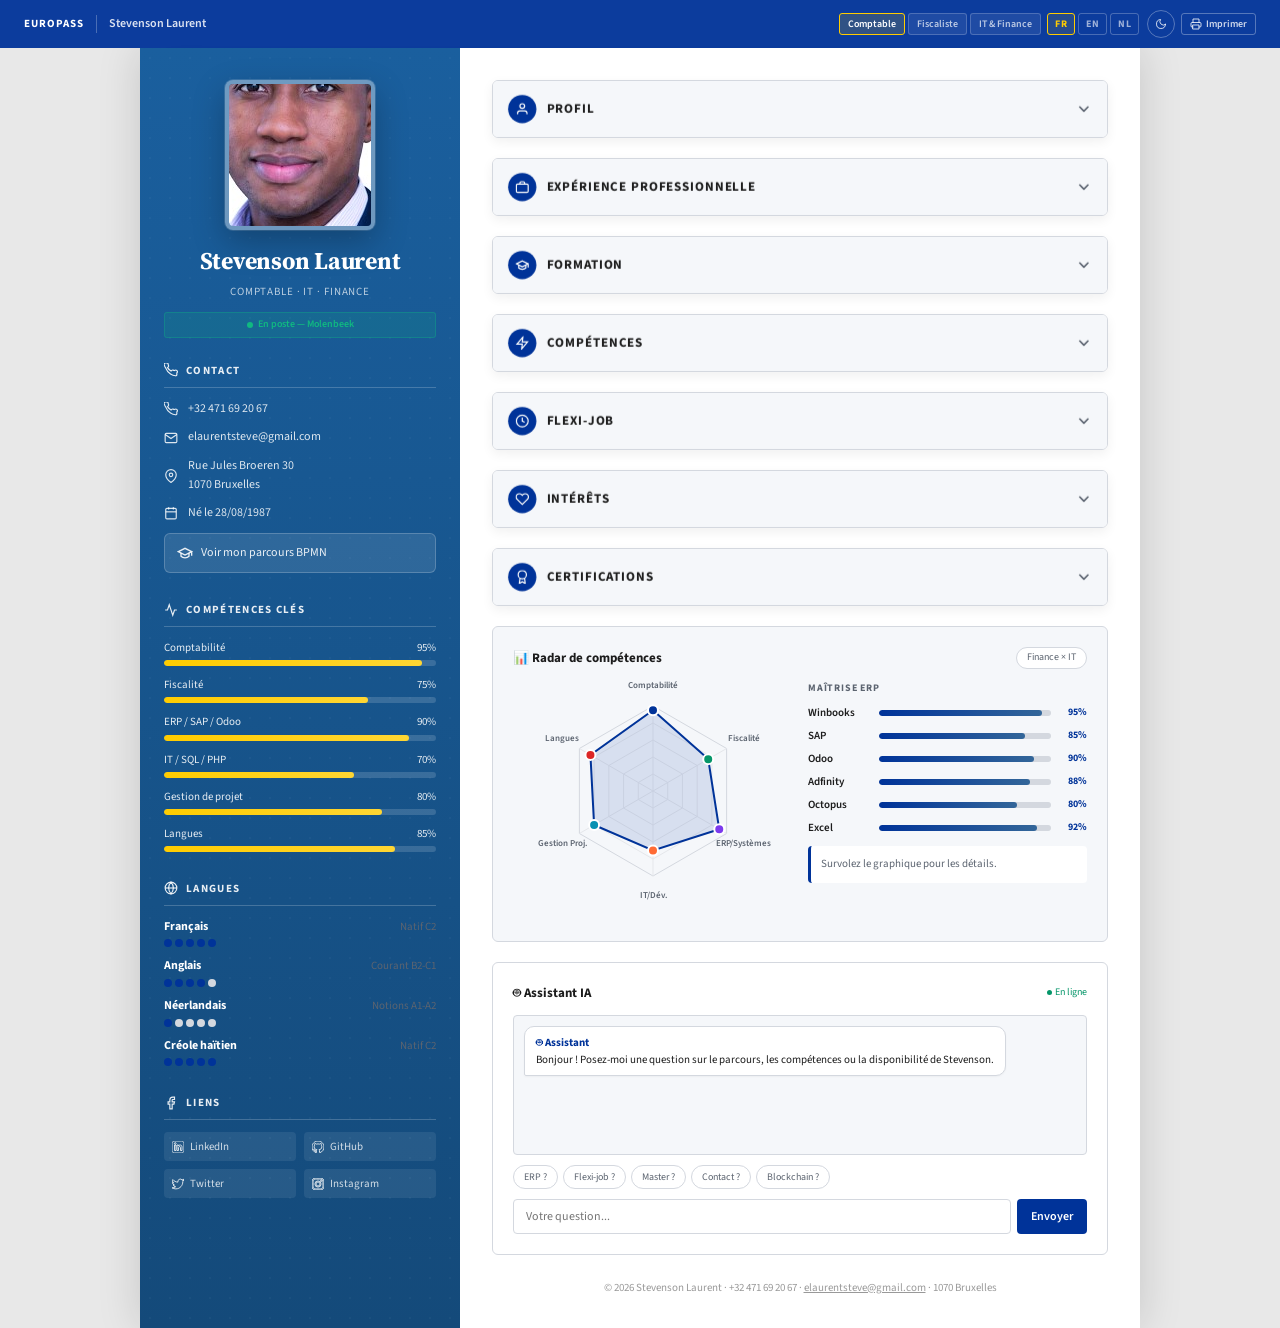
==== index.html @ 933fbf1e "Update index.html" ====
<!DOCTYPE html>
<html lang="fr">
<head>
<meta charset="UTF-8"/>
<meta name="viewport" content="width=device-width, initial-scale=1.0"/>
<meta name="description" content="Stevenson Laurent — CV. Comptable · IT · Finance · Analyst. 13 ans d'expérience. Bruxelles."/>
<meta name="author" content="Stevenson Laurent"/>
<meta name="theme-color" content="#003399"/>
<title>Stevenson Laurent — CV</title>
<link rel="preconnect" href="https://fonts.googleapis.com"/>
<link href="https://fonts.googleapis.com/css2?family=Source+Sans+3:wght@300;400;600;700;800&family=Source+Serif+4:ital,wght@0,400;0,700;1,400&display=swap" rel="stylesheet"/>
<style>
*,*::before,*::after{box-sizing:border-box;margin:0;padding:0}
:root{
  --eu-blue:#003399;--eu-yellow:#FFCC00;--eu-blue-mid:#336699;
  --eu-blue-light:#E8EEF8;--eu-blue-pale:#F0F4FA;--text:#1C1C1C;
  --muted:#5C6470;--border:#D4D8DF;--bg:#FFFFFF;--surface:#F5F7FA;
  --radius:6px;--accent:#003399;
  --sidebar-blue:#1a5f9e;--sidebar-dark:#144a7a;--sidebar-light:#2d7cc4;
  --shadow:0 4px 16px rgba(0,0,0,0.08);--shadow-hover:0 8px 32px rgba(0,0,0,0.12);
  --transition:0.25s cubic-bezier(0.4,0,0.2,1);
}
html{scroll-behavior:smooth}
body{font-family:'Source Sans 3',sans-serif;color:var(--text);background:#e8e8e8;font-size:13.5px;line-height:1.55;overflow-x:hidden}
body.dark-mode{--text:#F1F5F9;--muted:#94A3B8;--bg:#0F172A;--surface:#1E293B;--border:#334155;--eu-blue-light:#1E3A5F;--eu-blue-pale:#1E293B;--shadow:0 4px 16px rgba(0,0,0,0.3)}
body.dark-mode .sidebar{background:linear-gradient(180deg,#0c2d4d 0%,#0a1f35 100%)}
body.dark-mode .main-content{background:var(--bg)}
body.dark-mode .accordion-header{background:var(--surface)}
body.dark-mode .accordion-body{background:var(--bg)}
body.dark-mode .skill-bar-track{background:#334155}
body.dark-mode .contact-item{color:#cbd5e1}
body.dark-mode .interest-item{background:var(--surface);border-color:#334155}
.topbar{background:var(--eu-blue);color:white;display:flex;align-items:center;justify-content:space-between;padding:0 1.5rem;height:48px;position:fixed;top:0;left:0;right:0;z-index:200;gap:1rem;backdrop-filter:blur(12px);background:rgba(0,51,153,0.95);transition:all var(--transition)}
.topbar.scrolled{box-shadow:var(--shadow);height:44px}
.topbar-left{display:flex;align-items:center;gap:12px}
.eu-wordmark{font-size:11px;font-weight:700;color:white;letter-spacing:0.08em;text-transform:uppercase}
.topbar-name{font-size:12px;font-weight:600;color:rgba(255,255,255,0.85);border-left:1px solid rgba(255,255,255,0.25);padding-left:12px}
.topbar-right{display:flex;align-items:center;gap:6px}
.lang-switch{display:flex;gap:3px}
.lang-btn{font-size:10px;font-weight:700;color:rgba(255,255,255,0.6);background:transparent;border:1px solid rgba(255,255,255,0.25);border-radius:3px;padding:3px 7px;cursor:pointer;letter-spacing:0.05em;transition:all var(--transition);font-family:'Source Sans 3',sans-serif}
.lang-btn:hover,.lang-btn.active{color:var(--eu-yellow);border-color:var(--eu-yellow);background:rgba(255,204,0,0.1)}
.profile-switch{display:flex;gap:3px}
.profile-btn{font-size:10px;font-weight:600;color:rgba(255,255,255,0.7);background:rgba(255,255,255,0.08);border:1px solid rgba(255,255,255,0.2);border-radius:3px;padding:3px 8px;cursor:pointer;transition:all var(--transition);font-family:'Source Sans 3',sans-serif;white-space:nowrap}
.profile-btn:hover,.profile-btn.active{background:rgba(255,204,0,0.15);border-color:var(--eu-yellow);color:white}
.icon-btn{width:28px;height:28px;border-radius:50%;border:1px solid rgba(255,255,255,0.3);background:transparent;display:flex;align-items:center;justify-content:center;cursor:pointer;transition:all var(--transition);color:rgba(255,255,255,0.8);margin-left:2px}
.icon-btn:hover{background:rgba(255,204,0,0.15);border-color:var(--eu-yellow);color:var(--eu-yellow)}
.icon-btn svg{width:12px;height:12px;stroke:currentColor;fill:none;stroke-width:2;stroke-linecap:round;stroke-linejoin:round}
.print-btn-top{display:inline-flex;align-items:center;gap:4px;font-size:10px;font-weight:600;color:rgba(255,255,255,0.8);background:transparent;border:1px solid rgba(255,255,255,0.3);border-radius:3px;padding:3px 8px;cursor:pointer;font-family:'Source Sans 3',sans-serif;transition:all var(--transition)}
.print-btn-top:hover{border-color:var(--eu-yellow);color:var(--eu-yellow)}
.cv-wrapper{max-width:1000px;margin:48px auto 0;display:grid;grid-template-columns:320px 1fr;min-height:100vh;box-shadow:0 0 40px rgba(0,0,0,0.15)}
.sidebar{background:linear-gradient(180deg,var(--sidebar-blue) 0%,var(--sidebar-dark) 100%);color:white;padding:2rem 1.5rem;position:relative;overflow:hidden}
.sidebar::before{content:'';position:absolute;top:-50%;left:-50%;width:200%;height:200%;background:radial-gradient(circle,rgba(255,255,255,0.03) 1px,transparent 1px);background-size:20px 20px;pointer-events:none}
.main-content{background:var(--bg);padding:2rem}
.photo-wrap{text-align:center;margin-bottom:1.5rem;position:relative;z-index:1}
.photo-frame{width:150px;height:150px;border-radius:8px;box-shadow:0 12px 32px rgba(0,0,0,0.25),0 0 0 1px rgba(255,255,255,0.15);border:4px solid rgba(255,255,255,0.3);overflow:hidden;margin:0 auto;background:rgba(255,255,255,0.1);display:flex;align-items:center;justify-content:center}
.photo-circle img{width:100%;height:100%;object-fit:cover}
.photo-fallback{font-family:'Source Serif 4',serif;font-size:48px;color:rgba(255,255,255,0.9)}
.name-sidebar{font-family:'Source Serif 4',serif;font-size:24px;font-weight:700;text-align:center;margin-top:12px;color:white;letter-spacing:-0.01em}
.title-sidebar{font-size:11px;text-align:center;color:rgba(255,255,255,0.7);margin-top:4px;letter-spacing:0.08em;text-transform:uppercase}
.sidebar-section{margin-bottom:1.75rem;position:relative;z-index:1}
.sidebar-title{font-size:11px;font-weight:700;letter-spacing:0.12em;text-transform:uppercase;color:rgba(255,255,255,0.9);margin-bottom:12px;padding-bottom:8px;border-bottom:1px solid rgba(255,255,255,0.2);display:flex;align-items:center;gap:8px}
.sidebar-title svg{width:14px;height:14px;stroke:currentColor;fill:none;stroke-width:2}
.contact-item{display:flex;align-items:center;gap:10px;font-size:12px;color:rgba(255,255,255,0.85);margin-bottom:10px;transition:all 0.2s}
.contact-item:hover{color:white;transform:translateX(3px)}
.contact-item svg{width:14px;height:14px;stroke:currentColor;fill:none;stroke-width:2;flex-shrink:0}
.contact-item a{color:inherit;text-decoration:none}
.skill-bar{margin-bottom:10px}
.skill-bar-label{display:flex;justify-content:space-between;font-size:11px;color:rgba(255,255,255,0.9);margin-bottom:4px}
.skill-bar-track{height:6px;background:rgba(255,255,255,0.15);border-radius:100px;overflow:hidden}
.skill-bar-fill{height:100%;background:linear-gradient(90deg,var(--eu-yellow),#ffd633);border-radius:100px;width:0%;transition:width 1.2s ease}
.social-grid{display:grid;grid-template-columns:1fr 1fr;gap:8px}
.social-item{display:flex;align-items:center;gap:6px;font-size:11px;color:rgba(255,255,255,0.8);padding:6px 8px;background:rgba(255,255,255,0.08);border-radius:4px;transition:all 0.2s;cursor:default}
.social-item:hover{background:rgba(255,255,255,0.15);transform:translateY(-1px)}
.social-item svg{width:12px;height:12px;stroke:currentColor;fill:none;stroke-width:2}
.status-sidebar{display:inline-flex;align-items:center;gap:5px;font-size:10px;font-weight:600;color:#10B981;background:rgba(16,185,129,0.15);border:1px solid rgba(16,185,129,0.3);border-radius:3px;padding:4px 10px;margin-top:12px;width:100%;justify-content:center}
.status-dot-sidebar{width:6px;height:6px;border-radius:50%;background:#10B981;animation:pulse 2s infinite}
.parcours-link{display:flex;align-items:center;gap:8px;font-size:12px;color:rgba(255,255,255,0.9);text-decoration:none;padding:10px 12px;background:rgba(255,255,255,0.1);border:1px solid rgba(255,255,255,0.2);border-radius:6px;transition:all 0.2s;margin-top:8px}
.parcours-link:hover{background:rgba(255,255,255,0.2);transform:translateY(-1px);border-color:var(--eu-yellow)}
.parcours-link svg{width:16px;height:16px;stroke:currentColor;fill:none;stroke-width:2}
.main-content h2{font-family:'Source Serif 4',serif;font-size:18px;font-weight:700;color:var(--eu-blue);margin-bottom:1rem;padding-bottom:8px;border-bottom:2px solid var(--eu-blue-light);display:flex;align-items:center;gap:8px}
.main-content h2 svg{width:18px;height:18px;stroke:var(--eu-blue);fill:none;stroke-width:2}
.accordion{margin-bottom:1.25rem;border:1px solid var(--border);border-radius:var(--radius);overflow:hidden;transition:all 0.5s cubic-bezier(0.4,0,0.2,1);transform-style:preserve-3d;perspective:1200px;box-shadow:0 4px 12px rgba(0,0,0,0.06)}
.accordion:hover{transform:translateY(-6px) translateZ(20px) rotateX(1deg);box-shadow:0 25px 50px rgba(0,0,0,0.12),0 10px 20px rgba(0,0,0,0.08);border-color:var(--eu-blue-mid)}
.accordion-header{display:flex;align-items:center;justify-content:space-between;padding:14px 18px;background:var(--surface);cursor:pointer;user-select:none;transition:all var(--transition);gap:12px}
.accordion-header:hover{background:var(--eu-blue-light)}
.accordion-header-left{display:flex;align-items:center;gap:10px}
.accordion-icon{width:28px;height:28px;background:var(--eu-blue);border-radius:50%;display:flex;align-items:center;justify-content:center;flex-shrink:0}
.accordion-icon svg{width:14px;height:14px;stroke:white;fill:none;stroke-width:2}
.accordion-title{font-size:13px;font-weight:700;color:var(--text);text-transform:uppercase;letter-spacing:0.06em}
.accordion-chevron{width:16px;height:16px;stroke:var(--muted);fill:none;stroke-width:2.5;stroke-linecap:round;stroke-linejoin:round;transition:transform var(--transition);flex-shrink:0}
.accordion.open .accordion-chevron{transform:rotate(180deg)}
.accordion-body{display:none;padding:18px;background:var(--bg)}
.accordion.open .accordion-body{display:block;animation:fadeIn 0.3s ease}
.accordion.open{transform:translateY(-4px) translateZ(30px) rotateX(0deg);box-shadow:0 30px 60px rgba(0,0,0,0.15),0 12px 24px rgba(0,0,0,0.1);border-color:var(--eu-blue-light)}
.accordion-header{transform:translateZ(12px);backface-visibility:hidden}
@keyframes fadeIn{from{opacity:0;transform:translateY(-8px)}to{opacity:1;transform:translateY(0)}}
.bio-text{display:none}
.bio-text.active{display:block}
.profile-title-main{font-size:14px;font-weight:700;color:var(--text);margin-bottom:8px}
.hero-bio-main{font-size:13px;color:var(--muted);line-height:1.7;margin-bottom:12px}
.timeline{position:relative;padding-left:24px}
.timeline-line{position:absolute;left:6px;top:0;bottom:0;width:2px;background:var(--border);border-radius:1px}
.timeline-item{position:relative;padding-bottom:20px}
.timeline-item:last-child{padding-bottom:0}
.timeline-dot{position:absolute;left:-21px;top:2px;width:16px;height:16px;border-radius:50%;background:var(--bg);border:3px solid var(--eu-blue);display:flex;align-items:center;justify-content:center;z-index:2}
.job{margin-bottom:1rem;padding-bottom:1rem;border-bottom:1px solid var(--border)}
.job:last-child{margin-bottom:0;padding-bottom:0;border-bottom:none}
.job-row{display:flex;justify-content:space-between;align-items:flex-start;flex-wrap:wrap;gap:4px}
.job-company{font-size:13px;font-weight:700;color:var(--text)}
.job-company a{color:var(--eu-blue);text-decoration:none;border-bottom:1px dotted var(--eu-blue-mid)}
.job-date{font-size:11px;color:var(--eu-blue);background:var(--eu-blue-light);padding:2px 8px;border-radius:3px;font-weight:600;white-space:nowrap}
.job-role{font-size:12px;color:var(--muted);margin:2px 0 6px;font-style:italic}
.bullets{list-style:none;padding:0}
.bullets li{font-size:12px;color:var(--muted);line-height:1.55;padding:2px 0 2px 14px;position:relative}
.bullets li::before{content:'▸';position:absolute;left:0;color:var(--eu-blue);font-size:10px;top:3px}
.edu-item{margin-bottom:1rem;padding-bottom:1rem;border-bottom:1px solid var(--border)}
.edu-item:last-child{margin-bottom:0;padding-bottom:0;border-bottom:none}
.edu-school{font-size:13px;font-weight:700;color:var(--text)}
.edu-school a{color:var(--eu-blue);text-decoration:none;border-bottom:1px dotted var(--eu-blue-mid)}
.edu-degree{font-size:12px;color:var(--muted);margin:2px 0}
.edu-date{font-size:11px;color:var(--eu-blue);font-weight:600}
.edu-note{font-size:11px;color:var(--muted);margin-top:4px}
.edu-badge{display:inline-flex;align-items:center;gap:4px;font-size:10px;font-weight:600;color:#1565C0;background:#E3F2FD;border:1px solid #90CAF9;border-radius:3px;padding:2px 8px;text-decoration:none;margin:2px 2px 2px 0}
.edu-qr{display:flex;align-items:center;gap:10px;margin-top:8px}
.edu-qr img{width:56px;height:56px;border:1px solid var(--border);border-radius:var(--radius)}
.edu-qr-text{font-size:10px;color:var(--muted);line-height:1.4}
.blockchain-proof{margin-top:8px;border:1px solid #D1C4E9;border-radius:var(--radius);background:#F3EEF9;overflow:hidden}
.blockchain-proof-header{display:flex;align-items:center;justify-content:space-between;padding:8px 12px;background:#EDE7F6;cursor:pointer;user-select:none;gap:8px}
.blockchain-proof-header:hover{background:#E1D5F0}
.blockchain-proof-left{display:flex;align-items:center;gap:6px;flex-wrap:wrap}
.blockchain-chain-icon{width:18px;height:18px;background:#6C3FC1;border-radius:3px;display:inline-flex;align-items:center;justify-content:center;flex-shrink:0}
.blockchain-chain-icon svg{width:10px;height:10px;stroke:white;fill:none;stroke-width:2.5}
.blockchain-proof-title{font-size:10px;font-weight:700;color:#4527A0;letter-spacing:0.04em}
.blockchain-verified-badge{display:inline-flex;align-items:center;gap:3px;font-size:9px;font-weight:700;color:#2E7D32;background:#E8F5E9;border:1px solid #A5D6A7;border-radius:3px;padding:2px 6px}
.blockchain-verified-dot{width:5px;height:5px;border-radius:50%;background:#2E7D32}
.blockchain-chevron{width:12px;height:12px;stroke:#6C3FC1;fill:none;stroke-width:2.5;stroke-linecap:round;stroke-linejoin:round;transition:transform var(--transition);flex-shrink:0}
.blockchain-proof.open .blockchain-chevron{transform:rotate(180deg)}
.blockchain-proof-body{display:none;padding:10px 12px;border-top:1px solid #D1C4E9}
.blockchain-proof.open .blockchain-proof-body{display:block}
.blockchain-row{display:flex;gap:6px;margin-bottom:4px;align-items:flex-start;font-size:10px}
.blockchain-row:last-child{margin-bottom:0}
.blockchain-key{font-weight:700;color:#4527A0;white-space:nowrap;min-width:90px;flex-shrink:0;font-size:9px;letter-spacing:0.05em;text-transform:uppercase}
.blockchain-val{color:#37474F;word-break:break-all;font-family:monospace;font-size:9.5px;line-height:1.5}
.blockchain-val a{color:#6C3FC1;text-decoration:none;border-bottom:1px dotted #6C3FC1}
.blockchain-divider{border:none;border-top:1px solid #D1C4E9;margin:6px 0}
.blockchain-merkle-note{font-size:9px;color:#6C3FC1;background:#EDE7F6;border-radius:3px;padding:4px 8px;margin-top:4px;display:flex;align-items:center;gap:4px}
.btc-badge{display:inline-flex;align-items:center;gap:3px;font-size:9px;font-weight:700;color:#E65100;background:#FFF3E0;border:1px solid #FFCC80;border-radius:3px;padding:2px 6px;margin-left:4px}
.radar-wrap{background:var(--surface);border:1px solid var(--border);border-radius:var(--radius);padding:1.25rem;margin-bottom:1.25rem}
.radar-header{display:flex;align-items:center;gap:8px;margin-bottom:12px}
.radar-title{font-size:13px;font-weight:700;color:var(--text)}
.radar-badge{margin-left:auto;font-size:10px;color:var(--muted);background:var(--bg);padding:2px 10px;border-radius:100px;border:1px solid var(--border)}
.radar-grid{display:grid;grid-template-columns:1fr 1fr;gap:16px;align-items:start}
.radar-svg-wrap{text-align:center}
.radar-svg-wrap svg{max-width:260px;width:100%}
.erp-bars-wrap{display:flex;flex-direction:column;gap:6px}
.erp-bar{display:flex;align-items:center;gap:6px}
.erp-name{font-size:11px;font-weight:600;color:var(--text);min-width:65px}
.erp-track{flex:1;height:6px;background:var(--border);border-radius:100px;overflow:hidden}
.erp-fill{height:100%;background:linear-gradient(90deg,var(--eu-blue),var(--eu-blue-mid));border-radius:100px;width:0%;transition:width 1s ease}
.erp-pct{font-size:10px;font-weight:700;color:var(--eu-blue);min-width:30px;text-align:right}
.radar-insight{margin-top:10px;padding:10px;background:var(--bg);border-radius:4px;border-left:3px solid var(--eu-blue);font-size:11px;color:var(--muted);line-height:1.5}
.lang-item{margin-bottom:10px}
.lang-item:last-child{margin-bottom:0}
.lang-row{display:flex;justify-content:space-between;font-size:12px;margin-bottom:3px}
.lang-name{font-weight:700}
.lang-level{color:var(--muted);font-size:11px}
.lang-dots{display:flex;gap:3px}
.lang-dot{width:8px;height:8px;border-radius:50%;background:var(--border)}
.lang-dot.filled{background:var(--eu-blue)}
.skill-group{margin-bottom:12px}
.skill-group-title{font-size:10px;font-weight:700;letter-spacing:0.06em;text-transform:uppercase;color:var(--eu-blue);margin-bottom:5px}
.skill-tags{display:flex;flex-wrap:wrap;gap:4px}
.skill-tag{font-size:11px;background:var(--eu-blue-pale);color:var(--eu-blue);border:1px solid var(--eu-blue-light);border-radius:3px;padding:2px 8px;transition:all 0.2s;cursor:default}
.skill-tag:hover{background:var(--eu-blue);color:white}
.skill-tag a{color:inherit;text-decoration:none;display:inline-flex;align-items:center;gap:2px}
.interests-grid{display:grid;grid-template-columns:repeat(4,1fr);gap:10px;margin-top:8px}
.interest-item{text-align:center;padding:12px 6px;background:var(--surface);border:1px solid var(--border);border-radius:var(--radius);transition:all 0.2s;cursor:default}
.interest-item:hover{transform:translateY(-2px);box-shadow:var(--shadow);border-color:var(--eu-blue-light)}
.interest-icon{font-size:22px;margin-bottom:4px;display:block}
.interest-label{font-size:10px;font-weight:600;color:var(--muted)}
.flexi-card{background:linear-gradient(135deg,#f0fdf4 0%,#ecfdf5 100%);border:1px solid #bbf7d0;border-radius:var(--radius);padding:1.25rem;margin-bottom:1.25rem}
.flexi-header{display:flex;align-items:center;gap:8px;margin-bottom:10px;flex-wrap:wrap}
.flexi-badge{display:inline-flex;align-items:center;gap:5px;font-size:10px;font-weight:700;color:#15803d;background:#dcfce7;border:1px solid #86efac;border-radius:3px;padding:3px 10px}
.flexi-dot{width:6px;height:6px;border-radius:50%;background:#15803d;animation:pulse 2s infinite}
.flexi-info{font-size:12px;color:var(--muted);margin-bottom:10px;line-height:1.6}
.flexi-roles{display:grid;grid-template-columns:repeat(3,1fr);gap:6px;margin-bottom:8px}
.flexi-role{text-align:center;padding:8px;background:#f7fcf9;border:1px solid #bbf7d0;border-radius:3px;font-size:11px}
.flexi-role-icon{font-size:18px;display:block;margin-bottom:2px}
.flexi-role-name{font-weight:700;color:var(--text);font-size:11px}
.flexi-role-desc{font-size:10px;color:var(--muted)}
.chatbot-wrap{background:var(--bg);border:1px solid var(--border);border-radius:var(--radius);padding:1.25rem;margin-top:1.25rem}
.chatbot-header{display:flex;align-items:center;gap:8px;margin-bottom:12px}
.chatbot-title{font-size:13px;font-weight:700;color:var(--text)}
.chatbot-status{margin-left:auto;font-size:10px;color:#059669;display:flex;align-items:center;gap:3px}
.chatbot-status-dot{width:5px;height:5px;border-radius:50%;background:#059669;animation:pulse 2s infinite}
.chat-messages{height:140px;overflow-y:auto;padding:10px;background:var(--surface);border-radius:4px;margin-bottom:10px;display:flex;flex-direction:column;gap:6px;border:1px solid var(--border)}
.chat-msg-bot{align-self:flex-start;background:#fff;padding:7px 11px;border-radius:10px 10px 10px 2px;font-size:11px;color:var(--text);max-width:90%;box-shadow:0 1px 2px rgba(0,0,0,0.04);border:1px solid var(--border)}
.chat-msg-user{align-self:flex-end;background:var(--eu-blue);padding:7px 11px;border-radius:10px 10px 2px 10px;font-size:11px;color:#fff;max-width:90%}
.chat-quick{display:flex;gap:5px;flex-wrap:wrap;margin-bottom:10px}
.chat-quick-btn{font-size:10px;padding:4px 10px;border:1px solid var(--border);border-radius:100px;background:#fff;color:var(--muted);cursor:pointer;transition:all 0.2s;font-family:inherit}
.chat-quick-btn:hover{border-color:var(--eu-blue);color:var(--eu-blue)}
.chat-input-row{display:flex;gap:6px}
.chat-input{flex:1;padding:8px 12px;border:1px solid var(--border);border-radius:4px;font-size:12px;font-family:inherit;outline:none}
.chat-input:focus{border-color:var(--eu-blue)}
.chat-send{padding:8px 14px;background:var(--eu-blue);color:#fff;border:none;border-radius:4px;font-size:12px;font-weight:600;cursor:pointer;transition:all 0.2s;font-family:inherit}
.chat-send:hover{background:var(--eu-blue-mid)}
.cv-footer{text-align:center;padding:1.5rem 0 0;font-size:11px;color:#999}
@keyframes pulse{0%,100%{opacity:1}50%{opacity:0.3}}
@keyframes fadeInUp{from{opacity:0;transform:translateY(20px)}to{opacity:1;transform:translateY(0)}}
.animate-on-scroll{opacity:0;transform:translateY(20px);transition:opacity 0.5s ease,transform 0.5s ease}
.animate-on-scroll.visible{opacity:1;transform:translateY(0)}
@media(max-width:800px){
  .cv-wrapper{grid-template-columns:1fr;margin-top:48px}
  .sidebar{padding:1.5rem 1rem}
  .main-content{padding:1.25rem}
  .radar-grid{grid-template-columns:1fr}
  .interests-grid{grid-template-columns:repeat(2,1fr)}
  .flexi-roles{grid-template-columns:1fr}
  .topbar{flex-wrap:wrap;height:auto;padding:6px 1rem;gap:6px}
  .topbar-name{display:none}
}
@media print{
  .topbar{display:none!important}
  body{background:white}
  .cv-wrapper{box-shadow:none;margin:0;grid-template-columns:280px 1fr}
  .accordion-body{display:block!important}
  .accordion-chevron{display:none}
  .chatbot-wrap{display:none}
}
</style>
<base target="_blank">
</head>
<body>
<svg style="display:none" xmlns="http://www.w3.org/2000/svg">
  <symbol id="icon-ext" viewBox="0 0 24 24"><path d="M18 13v6a2 2 0 01-2 2H5a2 2 0 01-2-2V8a2 2 0 012-2h6"/><polyline points="15 3 21 3 21 9"/><line x1="10" y1="14" x2="21" y2="3"/></symbol>
  <symbol id="icon-briefcase" viewBox="0 0 24 24"><rect x="2" y="7" width="20" height="14" rx="2"/><path d="M16 7V5a2 2 0 00-2-2h-4a2 2 0 00-2 2v2"/></symbol>
  <symbol id="icon-graduation" viewBox="0 0 24 24"><path d="M22 10v6M2 10l10-5 10 5-10 5z"/><path d="M6 12v5c3 3 9 3 12 0v-5"/></symbol>
  <symbol id="icon-globe" viewBox="0 0 24 24"><circle cx="12" cy="12" r="10"/><line x1="2" y1="12" x2="22" y2="12"/><path d="M12 2a15.3 15.3 0 014 10 15.3 15.3 0 01-4 10 15.3 15.3 0 01-4-10 15.3 15.3 0 014-10z"/></symbol>
  <symbol id="icon-trending" viewBox="0 0 24 24"><polyline points="22 12 18 12 15 21 9 3 6 12 2 12"/></symbol>
  <symbol id="icon-award" viewBox="0 0 24 24"><circle cx="12" cy="8" r="7"/><polyline points="8.21 13.89 7 23 12 20 17 23 15.79 13.88"/></symbol>
  <symbol id="icon-clock" viewBox="0 0 24 24"><circle cx="12" cy="12" r="10"/><polyline points="12 6 12 12 16 14"/></symbol>
  <symbol id="icon-mail" viewBox="0 0 24 24"><path d="M4 4h16c1.1 0 2 .9 2 2v12c0 1.1-.9 2-2 2H4c-1.1 0-2-.9-2-2V6c0-1.1.9-2 2-2z"/><polyline points="22,6 12,13 2,6"/></symbol>
  <symbol id="icon-phone" viewBox="0 0 24 24"><path d="M22 16.92v3a2 2 0 01-2.18 2 19.79 19.79 0 01-8.63-3.07A19.5 19.5 0 013.07 8.81 19.79 19.79 0 01.08 2.18 2 2 0 012.08 0h3a2 2 0 012 1.72 12.84 12.84 0 00.7 2.81 2 2 0 01-.45 2.11L6.09 7.91a16 16 0 006 6l1.27-1.27a2 2 0 012.11-.45 12.84 12.84 0 002.81.7A2 2 0 0122 16.92z"/></symbol>
  <symbol id="icon-map" viewBox="0 0 24 24"><path d="M21 10c0 7-9 13-9 13s-9-6-9-13a9 9 0 0118 0z"/><circle cx="12" cy="10" r="3"/></symbol>
  <symbol id="icon-calendar" viewBox="0 0 24 24"><rect x="3" y="4" width="18" height="18" rx="2"/><line x1="16" y1="2" x2="16" y2="6"/><line x1="8" y1="2" x2="8" y2="6"/><line x1="3" y1="10" x2="21" y2="10"/></symbol>
  <symbol id="icon-moon" viewBox="0 0 24 24"><path d="M21 12.79A9 9 0 1111.21 3 7 7 0 0021 12.79z"/></symbol>
  <symbol id="icon-sun" viewBox="0 0 24 24"><circle cx="12" cy="12" r="5"/><line x1="12" y1="1" x2="12" y2="3"/><line x1="12" y1="21" x2="12" y2="23"/><line x1="4.22" y1="4.22" x2="5.64" y2="5.64"/><line x1="18.36" y1="18.36" x2="19.78" y2="19.78"/><line x1="1" y1="12" x2="3" y2="12"/><line x1="21" y1="12" x2="23" y2="12"/><line x1="4.22" y1="19.78" x2="5.64" y2="18.36"/><line x1="18.36" y1="5.64" x2="19.78" y2="4.22"/></symbol>
  <symbol id="icon-link" viewBox="0 0 24 24"><path d="M10 13a5 5 0 007.54.54l3-3a5 5 0 00-7.07-7.07l-1.72 1.71"/><path d="M14 11a5 5 0 00-7.54-.54l-3 3a5 5 0 007.07 7.07l1.71-1.71"/></symbol>
  <symbol id="icon-check" viewBox="0 0 24 24"><polyline points="20 6 9 17 4 12"/></symbol>
  <symbol id="icon-print" viewBox="0 0 24 24"><polyline points="6 9 6 2 18 2 18 9"/><path d="M6 18H4a2 2 0 01-2-2v-5a2 2 0 012-2h16a2 2 0 012 2v5a2 2 0 01-2 2h-2"/><rect x="6" y="14" width="12" height="8"/></symbol>
  <symbol id="icon-chevron" viewBox="0 0 24 24"><polyline points="6 9 12 15 18 9"/></symbol>
  <symbol id="icon-shield" viewBox="0 0 24 24"><path d="M12 22s8-4 8-10V5l-8-3-8 3v7c0 6 8 10 8 10z"/></symbol>
  <symbol id="icon-user" viewBox="0 0 24 24"><path d="M20 21v-2a4 4 0 00-4-4H8a4 4 0 00-4 4v2"/><circle cx="12" cy="7" r="4"/></symbol>
  <symbol id="icon-star" viewBox="0 0 24 24"><polygon points="12 2 15.09 8.26 22 9.27 17 14.14 18.18 21.02 12 17.77 5.82 21.02 7 14.14 2 9.27 8.91 8.26 12 2"/></symbol>
  <symbol id="icon-zap" viewBox="0 0 24 24"><polygon points="13 2 3 14 12 14 11 22 21 10 12 10 13 2"/></symbol>
  <symbol id="icon-heart" viewBox="0 0 24 24"><path d="M20.84 4.61a5.5 5.5 0 00-7.78 0L12 5.67l-1.06-1.06a5.5 5.5 0 00-7.78 7.78l1.06 1.06L12 21.23l7.78-7.78 1.06-1.06a5.5 5.5 0 000-7.78z"/></symbol>
  <symbol id="icon-book" viewBox="0 0 24 24"><path d="M4 19.5A2.5 2.5 0 016.5 17H20"/><path d="M6.5 2H20v20H6.5A2.5 2.5 0 014 19.5v-15A2.5 2.5 0 016.5 2z"/></symbol>
  <symbol id="icon-message" viewBox="0 0 24 24"><path d="M21 11.5a8.38 8.38 0 01-.9 3.8 8.5 8.5 0 01-7.6 4.7 8.38 8.38 0 01-3.8-.9L3 21l1.9-5.7a8.38 8.38 0 01-.9-3.8 8.5 8.5 0 014.7-7.6 8.38 8.38 0 013.8-.9h.5a8.48 8.48 0 018 8v.5z"/></symbol>
</svg>

<div class="topbar" id="topbar">
  <div class="topbar-left">
    <span class="eu-wordmark">Europass</span>
    <span class="topbar-name">Stevenson Laurent</span>
  </div>
  <div class="topbar-right">
    <div class="profile-switch">
      <button class="profile-btn active" onclick="setProfile('comptable')" id="pb-comptable">
        <span class="t" data-fr="Comptable" data-en="Accountant" data-nl="Boekhouder">Comptable</span>
      </button>
      <button class="profile-btn" onclick="setProfile('fiscal')" id="pb-fiscal">
        <span class="t" data-fr="Fiscaliste" data-en="Tax Specialist" data-nl="Fiscalist">Fiscaliste</span>
      </button>
      <button class="profile-btn" onclick="setProfile('it')" id="pb-it">
        <span class="t" data-fr="IT & Finance" data-en="IT & Finance" data-nl="IT & Finance">IT & Finance</span>
      </button>
    </div>
    <div class="lang-switch">
      <button class="lang-btn active" onclick="setLang('fr')">FR</button>
      <button class="lang-btn" onclick="setLang('en')">EN</button>
      <button class="lang-btn" onclick="setLang('nl')">NL</button>
    </div>
    <button class="icon-btn" onclick="toggleDarkMode()" title="Mode sombre">
      <svg id="themeIcon"><use href="#icon-moon"/></svg>
    </button>
    <button class="print-btn-top" onclick="window.print()">
      <svg viewBox="0 0 24 24" width="12" height="12" stroke="currentColor" fill="none" stroke-width="2" stroke-linecap="round" stroke-linejoin="round"><polyline points="6 9 6 2 18 2 18 9"/><path d="M6 18H4a2 2 0 01-2-2v-5a2 2 0 012-2h16a2 2 0 012 2v5a2 2 0 01-2 2h-2"/><rect x="6" y="14" width="12" height="8"/></svg>
      <span class="t" data-fr="Imprimer" data-en="Print" data-nl="Afdrukken">Imprimer</span>
    </button>
  </div>
</div>

<div class="cv-wrapper">
<div class="sidebar">
  <div class="photo-wrap">
    <div class="photo-frame">
      <img src="photo.jpg" alt="Stevenson Laurent" onerror="this.style.display='none';this.nextElementSibling.style.display='flex'"/>
      <div class="photo-fallback" style="display:none">SL</div>
    </div>
    <div class="name-sidebar">Stevenson Laurent</div>
    <div class="title-sidebar t" data-fr="Comptable · IT · Finance" data-en="Accountant · IT · Finance" data-nl="Boekhouder · IT · Financiën">Comptable · IT · Finance</div>
    <div class="status-sidebar">
      <div class="status-dot-sidebar"></div>
      <span class="t" data-fr="En poste — Molenbeek" data-en="Employed — Molenbeek" data-nl="In dienst — Molenbeek">En poste — Molenbeek</span>
    </div>
  </div>

  <div class="sidebar-section">
    <div class="sidebar-title">
      <svg viewBox="0 0 24 24"><path d="M22 16.92v3a2 2 0 01-2.18 2 19.79 19.79 0 01-8.63-3.07A19.5 19.5 0 013.07 8.81 19.79 19.79 0 01.08 2.18 2 2 0 012.08 0h3a2 2 0 012 1.72 12.84 12.84 0 00.7 2.81 2 2 0 01-.45 2.11L6.09 7.91a16 16 0 006 6l1.27-1.27a2 2 0 012.11-.45 12.84 12.84 0 002.81.7A2 2 0 0122 16.92z"/></svg>
      Contact
    </div>
    <div class="contact-item">
      <svg><use href="#icon-phone"/></svg>
      <a href="tel:+32471692067">+32 471 69 20 67</a>
    </div>
    <div class="contact-item">
      <svg><use href="#icon-mail"/></svg>
      <a href="mailto:elaurentsteve@gmail.com">elaurentsteve@gmail.com</a>
    </div>
    <div class="contact-item">
      <svg><use href="#icon-map"/></svg>
      <span>Rue Jules Broeren 30<br>1070 Bruxelles</span>
    </div>
    <div class="contact-item">
      <svg><use href="#icon-calendar"/></svg>
      <span class="t" data-fr="Né le 28/08/1987" data-en="Born 28/08/1987" data-nl="Geboren 28/08/1987">Né le 28/08/1987</span>
    </div>
    <a href="parcours.html" class="parcours-link">
      <svg viewBox="0 0 24 24"><path d="M22 10v6M2 10l10-5 10 5-10 5z"/><path d="M6 12v5c3 3 9 3 12 0v-5"/></svg>
      <span class="t" data-fr="Voir mon parcours BPMN" data-en="View my BPMN career path" data-nl="Bekijk mijn BPMN carrièrepad">Voir mon parcours BPMN</span>
    </a>
  </div>

  <div class="sidebar-section">
    <div class="sidebar-title">
      <svg viewBox="0 0 24 24"><polyline points="22 12 18 12 15 21 9 3 6 12 2 12"/></svg>
      <span class="t" data-fr="Compétences clés" data-en="Key Skills" data-nl="Kernvaardigheden">Compétences clés</span>
    </div>
    <div class="skill-bar"><div class="skill-bar-label"><span class="t" data-fr="Comptabilité" data-en="Accounting" data-nl="Boekhouding">Comptabilité</span><span>95%</span></div><div class="skill-bar-track"><div class="skill-bar-fill" data-width="95"></div></div></div>
    <div class="skill-bar"><div class="skill-bar-label"><span class="t" data-fr="Fiscalité" data-en="Taxation" data-nl="Fiscaliteit">Fiscalité</span><span>75%</span></div><div class="skill-bar-track"><div class="skill-bar-fill" data-width="75"></div></div></div>
    <div class="skill-bar"><div class="skill-bar-label"><span>ERP / SAP / Odoo</span><span>90%</span></div><div class="skill-bar-track"><div class="skill-bar-fill" data-width="90"></div></div></div>
    <div class="skill-bar"><div class="skill-bar-label"><span>IT / SQL / PHP</span><span>70%</span></div><div class="skill-bar-track"><div class="skill-bar-fill" data-width="70"></div></div></div>
    <div class="skill-bar"><div class="skill-bar-label"><span class="t" data-fr="Gestion de projet" data-en="Project Mgmt" data-nl="Projectbeheer">Gestion de projet</span><span>80%</span></div><div class="skill-bar-track"><div class="skill-bar-fill" data-width="80"></div></div></div>
    <div class="skill-bar"><div class="skill-bar-label"><span class="t" data-fr="Langues" data-en="Languages" data-nl="Talen">Langues</span><span>85%</span></div><div class="skill-bar-track"><div class="skill-bar-fill" data-width="85"></div></div></div>
  </div>

  <div class="sidebar-section">
    <div class="sidebar-title">
      <svg viewBox="0 0 24 24"><circle cx="12" cy="12" r="10"/><line x1="2" y1="12" x2="22" y2="12"/><path d="M12 2a15.3 15.3 0 014 10 15.3 15.3 0 01-4 10 15.3 15.3 0 01-4-10 15.3 15.3 0 014-10z"/></svg>
      <span class="t" data-fr="Langues" data-en="Languages" data-nl="Talen">Langues</span>
    </div>
    <div class="lang-item"><div class="lang-row"><span class="lang-name">Français</span><span class="lang-level t" data-fr="Natif C2" data-en="Native C2" data-nl="Moedertaal C2">Natif C2</span></div><div class="lang-dots"><div class="lang-dot filled"></div><div class="lang-dot filled"></div><div class="lang-dot filled"></div><div class="lang-dot filled"></div><div class="lang-dot filled"></div></div></div>
    <div class="lang-item"><div class="lang-row"><span class="lang-name">Anglais</span><span class="lang-level t" data-fr="Courant B2-C1" data-en="Fluent B2-C1" data-nl="Vlot B2-C1">Courant B2-C1</span></div><div class="lang-dots"><div class="lang-dot filled"></div><div class="lang-dot filled"></div><div class="lang-dot filled"></div><div class="lang-dot filled"></div><div class="lang-dot"></div></div></div>
    <div class="lang-item"><div class="lang-row"><span class="lang-name">Néerlandais</span><span class="lang-level t" data-fr="Notions A1-A2" data-en="Basic A1-A2" data-nl="Basis A1-A2">Notions A1-A2</span></div><div class="lang-dots"><div class="lang-dot filled"></div><div class="lang-dot"></div><div class="lang-dot"></div><div class="lang-dot"></div><div class="lang-dot"></div></div></div>
    <div class="lang-item"><div class="lang-row"><span class="lang-name">Créole haïtien</span><span class="lang-level t" data-fr="Natif C2" data-en="Native C2" data-nl="Moedertaal C2">Natif C2</span></div><div class="lang-dots"><div class="lang-dot filled"></div><div class="lang-dot filled"></div><div class="lang-dot filled"></div><div class="lang-dot filled"></div><div class="lang-dot filled"></div></div></div>
  </div>

  <div class="sidebar-section">
    <div class="sidebar-title">
      <svg viewBox="0 0 24 24"><path d="M18 2h-3a5 5 0 00-5 5v3H7v4h3v8h4v-8h3l1-4h-4V7a1 1 0 011-1h3z"/></svg>
      <span class="t" data-fr="Liens" data-en="Links" data-nl="Links">Liens</span>
    </div>
    <div class="social-grid">
      <div class="social-item">
        <svg viewBox="0 0 24 24" fill="currentColor"><path d="M19 0h-14c-2.761 0-5 2.239-5 5v14c0 2.761 2.239 5 5 5h14c2.762 0 5-2.239 5-5v-14c0-2.761-2.238-5-5-5zm-11 19h-3v-11h3v11zm-1.5-12.268c-.966 0-1.75-.79-1.75-1.764s.784-1.764 1.75-1.764 1.75.79 1.75 1.764-.783 1.764-1.75 1.764zm13.5 12.268h-3v-5.604c0-3.368-4-3.113-4 0v5.604h-3v-11h3v1.765c1.396-2.586 7-2.777 7 2.476v6.759z"/></svg>
        LinkedIn
      </div>
      <div class="social-item">
        <svg viewBox="0 0 24 24" fill="currentColor"><path d="M12 0c-6.626 0-12 5.373-12 12 0 5.302 3.438 9.8 8.207 11.387.599.111.793-.261.793-.577v-2.234c-3.338.726-4.033-1.416-4.033-1.416-.546-1.387-1.333-1.756-1.333-1.756-1.089-.745.083-.729.083-.729 1.205.084 1.839 1.237 1.839 1.237 1.07 1.834 2.807 1.304 3.492.997.107-.775.418-1.305.762-1.604-2.665-.305-5.467-1.334-5.467-5.931 0-1.311.469-2.381 1.236-3.221-.124-.303-.535-1.524.117-3.176 0 0 1.008-.322 3.301 1.23.957-.266 1.983-.399 3.003-.404 1.02.005 2.047.138 3.006.404 2.291-1.552 3.297-1.23 3.297-1.23.653 1.653.242 2.874.118 3.176.77.84 1.235 1.911 1.235 3.221 0 4.609-2.807 5.624-5.479 5.921.43.372.823 1.102.823 2.222v3.293c0 .319.192.694.801.576 4.765-1.589 8.199-6.086 8.199-11.386 0-6.627-5.373-12-12-12z"/></svg>
        GitHub
      </div>
      <div class="social-item">
        <svg viewBox="0 0 24 24" fill="currentColor"><path d="M23.953 4.57a10 10 0 01-2.825.775 4.958 4.958 0 002.163-2.723c-.951.555-2.005.959-3.127 1.184a4.92 4.92 0 00-8.384 4.482C7.69 8.095 4.067 6.13 1.64 3.162a4.822 4.822 0 00-.666 2.475c0 1.71.87 3.213 2.188 4.096a4.904 4.904 0 01-2.228-.616v.06a4.923 4.923 0 003.946 4.827 4.996 4.996 0 01-2.212.085 4.936 4.936 0 004.604 3.417 9.867 9.867 0 01-6.102 2.105c-.39 0-.779-.023-1.17-.067a13.995 13.995 0 007.557 2.209c9.053 0 13.998-7.496 13.998-13.985 0-.21 0-.42-.015-.63A9.935 9.935 0 0024 4.59z"/></svg>
        Twitter
      </div>
      <div class="social-item">
        <svg viewBox="0 0 24 24" fill="currentColor"><path d="M12 2.163c3.204 0 3.584.012 4.85.07 3.252.148 4.771 1.691 4.919 4.919.058 1.265.069 1.645.069 4.849 0 3.205-.012 3.584-.069 4.849-.149 3.225-1.664 4.771-4.919 4.919-1.266.058-1.644.07-4.85.07-3.204 0-3.584-.012-4.849-.07-3.26-.149-4.771-1.699-4.919-4.92-.058-1.265-.07-1.644-.07-4.849 0-3.204.013-3.583.07-4.849.149-3.227 1.664-4.771 4.919-4.919 1.266-.057 1.645-.069 4.849-.069zM12 0C8.741 0 8.333.014 7.053.072 2.695.272.273 2.69.073 7.052.014 8.333 0 8.741 0 12c0 3.259.014 3.668.072 4.948.2 4.358 2.618 6.78 6.98 6.98C8.333 23.986 8.741 24 12 24c3.259 0 3.668-.014 4.948-.072 4.354-.2 6.782-2.618 6.979-6.98.059-1.28.073-1.689.073-4.948 0-3.259-.014-3.667-.072-4.947-.196-4.354-2.617-6.78-6.979-6.98C15.668.014 15.259 0 12 0zm0 5.838a6.162 6.162 0 100 12.324 6.162 6.162 0 000-12.324zM12 16a4 4 0 110-8 4 4 0 010 8zm6.406-11.845a1.44 1.44 0 100 2.881 1.44 1.44 0 000-2.881z"/></svg>
        Instagram
      </div>
    </div>
  </div>
</div>
<div class="main-content">

<!-- PROFIL -->
<div class="accordion animate-on-scroll" id="acc-profil" onmouseleave="closeAccordion('acc-profil')">
  <div class="accordion-header" onmouseenter="openAccordion('acc-profil')">
    <div class="accordion-header-left">
      <div class="accordion-icon"><svg><use href="#icon-user"/></svg></div>
      <span class="accordion-title t" data-fr="Profil" data-en="Profile" data-nl="Profiel">Profil</span>
    </div>
    <svg class="accordion-chevron"><use href="#icon-chevron"/></svg>
  </div>
  <div class="accordion-body">
    <div class="bio-text active" id="bio-comptable">
      <div class="profile-title-main t" data-fr="Profil Comptable Senior" data-en="Senior Accountant Profile" data-nl="Profiel Senior Boekhouder">Profil Comptable Senior</div>
      <p class="hero-bio-main t" data-fr="Fort de 13 ans d'expérience en comptabilité générale et analytique, je maîtrise l'intégralité du cycle comptable — de la saisie des pièces jusqu'aux comptes annuels. Familier des environnements associatifs et des exigences des bailleurs de fonds, j'apporte rigueur, autonomie et expertise des outils ERP (SAP, Odoo, Winbooks, Adfinity)." data-en="With 13 years of experience in general and analytical accounting, I manage the full accounting cycle — from data entry through to annual accounts. Well-versed in non-profit environments and donor requirements, I bring rigour, autonomy and strong ERP skills (SAP, Odoo, Winbooks, Adfinity)." data-nl="Met 13 jaar ervaring in algemene en analytische boekhouding beheer ik de volledige boekhoudcyclus — van invoer tot jaarrekeningen. Vertrouwd met de vzw-sector en subsidierapportage, breng ik nauwkeurigheid, autonomie en ERP-expertise (SAP, Odoo, Winbooks, Adfinity).">Fort de 13 ans d'expérience en comptabilité générale et analytique, je maîtrise l'intégralité du cycle comptable — de la saisie des pièces jusqu'aux comptes annuels. Familier des environnements associatifs et des exigences des bailleurs de fonds, j'apporte rigueur, autonomie et expertise des outils ERP (SAP, Odoo, Winbooks, Adfinity).</p>
    </div>
    <div class="bio-text" id="bio-fiscal" style="display:none">
      <div class="profile-title-main t" data-fr="Profil Fiscalité & Finance" data-en="Tax & Finance Profile" data-nl="Profiel Fiscaliteit & Financiën">Profil Fiscalité & Finance</div>
      <p class="hero-bio-main t" data-fr="Comptable expérimenté engagé dans le parcours professionnel ITAA (Master en droit fiscal, ICHEC, 2025–2027), j'oriente ma carrière vers la fiscalité et le pilotage financier. Maîtrise des déclarations TVA, IPM, ISOC et IPP, avec ambition de rejoindre un cabinet ou une direction financière." data-en="Experienced accountant enrolled in the ITAA professional pathway (Master in Tax Law, ICHEC, 2025–2027), I am transitioning towards taxation and financial management. Proficient in VAT, corporate and income tax filings, with the goal of joining a tax firm or finance department." data-nl="Ervaren boekhouder in het ITAA-professioneel traject (Master Fiscaal Recht, ICHEC, 2025–2027), gericht op fiscaliteit en financieel beheer. Vertrouwd met btw-, VenB-, RPB- en PB-aangiften, met ambitie om toe te treden tot een kantoor of financiële directie.">Comptable expérimenté engagé dans le parcours professionnel ITAA (Master en droit fiscal, ICHEC, 2025–2027), j'oriente ma carrière vers la fiscalité et le pilotage financier. Maîtrise des déclarations TVA, IPM, ISOC et IPP, avec ambition de rejoindre un cabinet ou une direction financière.</p>
    </div>
    <div class="bio-text" id="bio-it" style="display:none">
      <div class="profile-title-main t" data-fr="Profil IT & Systèmes d'Information Financiers" data-en="IT & Financial Information Systems Profile" data-nl="Profiel IT & Financiële Informatiesystemen">Profil IT & Systèmes d'Information Financiers</div>
      <p class="hero-bio-main t" data-fr="Double compétence Finance & IT (MSc STIC, ULB), j'associe expertise comptable et maîtrise des systèmes d'information : ERP (SAP, Odoo), BPMN, SQL, PHP. Chef de projet outillage IT au sein d'équipes comptables, je connecte les métiers et la technique pour optimiser les processus financiers." data-en="Combining Finance & IT expertise (MSc STIC, ULB), I bridge accounting knowledge and information systems: ERP (SAP, Odoo), BPMN, SQL, PHP. As IT project lead within accounting teams, I connect business needs and technical solutions to optimise financial processes." data-nl="Met een dubbele competentie Finance & IT (MSc STIC, ULB) combineer ik boekhoudexpertise met informatiesystemen: ERP (SAP, Odoo), BPMN, SQL, PHP. Als IT-projectleider binnen boekhoudteams verbind ik bedrijfsbehoeften en technische oplossingen om financiële processen te optimaliseren.">Double compétence Finance & IT (MSc STIC, ULB), j'associe expertise comptable et maîtrise des systèmes d'information : ERP (SAP, Odoo), BPMN, SQL, PHP. Chef de projet outillage IT au sein d'équipes comptables, je connecte les métiers et la technique pour optimiser les processus financiers.</p>
    </div>
  </div>
</div>

<!-- EXPERIENCE -->
<div class="accordion animate-on-scroll" id="acc-exp" onmouseleave="closeAccordion('acc-exp')">
  <div class="accordion-header" onmouseenter="openAccordion('acc-exp')">
    <div class="accordion-header-left">
      <div class="accordion-icon"><svg><use href="#icon-briefcase"/></svg></div>
      <span class="accordion-title t" data-fr="Expérience professionnelle" data-en="Work Experience" data-nl="Beroepservaring">Expérience professionnelle</span>
    </div>
    <svg class="accordion-chevron"><use href="#icon-chevron"/></svg>
  </div>
  <div class="accordion-body">
    <div class="timeline">
      <div class="timeline-line"></div>
      <div class="timeline-item">
        <div class="timeline-dot"></div>
        <div class="job">
          <div class="job-row">
            <span class="job-company"><a href="https://www.missionlocalemolenbeek.be/" target="_blank" rel="noopener">Mission Locale de Molenbeek ASBL</a></span>
            <span class="job-date">Déc. 2024 – présent</span>
          </div>
          <div class="job-role t" data-fr="Comptable senior — Bruxelles" data-en="Senior Accountant — Brussels" data-nl="Senior Boekhouder — Brussel">Comptable senior — Bruxelles</div>
          <ul class="bullets">
            <li class="t" data-fr="Comptabilité complète : saisie factures ventes/achats, caisse, banque (CODA), apurement des comptes, relances, audit des justificatifs pour bailleurs de fonds." data-en="Full-cycle accounting: purchase/sales invoicing, cash, bank (CODA), account reconciliation, debt collection, and audit documentation for funders." data-nl="Volledige boekhouding: factuurinvoer aankopen/verkopen, kas, bank (CODA), afsluiting van rekeningen, aanmaningen, auditdossiers voor subsidiënten.">Comptabilité complète : saisie factures ventes/achats, caisse, banque (CODA), apurement des comptes, relances, audit des justificatifs pour bailleurs de fonds.</li>
            <li class="t" data-fr="Suivi budgétaire et trésorerie ; établissement des déclarations fiscales (TVA, IPM, TP) et comptes annuels." data-en="Budget and cash-flow monitoring; tax filings (VAT, corporate income tax, payroll tax) and annual accounts." data-nl="Budgetopvolging en liquiditeitsbeheer; btw-, VenB- en bedrijfsvoorheffingaangiften en jaarrekeningen.">Suivi budgétaire et trésorerie ; établissement des déclarations fiscales (TVA, IPM, TP) et comptes annuels.</li>
            <li class="t" data-fr="Gestion de projet IT (FSE time-sheet) en supervision directe et collaborative." data-en="IT project management (ESF timesheet tool) with direct and collaborative oversight." data-nl="IT-projectbeheer (ESF-tijdregistratietool) met directe en collaboratieve opvolging.">Gestion de projet IT (FSE time-sheet) en supervision directe et collaborative.</li>
          </ul>
        </div>
      </div>
      <div class="timeline-item">
        <div class="timeline-dot"></div>
        <div class="job">
          <div class="job-row">
            <span class="job-company"><a href="https://www.sireas.be/" target="_blank" rel="noopener">SIREAS</a> / <a href="https://www.fae.be/" target="_blank" rel="noopener">FAE</a> / SASB ASBLs</span>
            <span class="job-date">Juil. 2023 – Déc. 2024</span>
          </div>
          <div class="job-role t" data-fr="Comptable (mi-temps) — Bruxelles" data-en="Accountant (part-time) — Brussels" data-nl="Boekhouder (deeltijds) — Brussel">Comptable (mi-temps) — Bruxelles</div>
          <ul class="bullets">
            <li class="t" data-fr="Saisie, traitement analytique, classement et archivage des documents comptables." data-en="Data entry, analytical processing, filing and archiving of accounting documents." data-nl="Invoer, analytische verwerking, klassering en archivering van boekhoudkundige documenten.">Saisie, traitement analytique, classement et archivage des documents comptables.</li>
            <li class="t" data-fr="Comptabilité fournisseurs et ventes : rapprochements, lettrage, relances, audit justificatifs bailleurs de fonds." data-en="Accounts payable and receivable: reconciliations, matching, dunning, funder documentation audit." data-nl="Leveranciers- en verkoopboekhouding: afstemmingen, aanpassingen, aanmaningen, subsidiëntendossiers.">Comptabilité fournisseurs et ventes : rapprochements, lettrage, relances, audit justificatifs bailleurs de fonds.</li>
            <li class="t" data-fr="Gestion de projet IT et suivi budgétaire." data-en="IT project management and budget monitoring." data-nl="IT-projectbeheer en budgetopvolging.">Gestion de projet IT et suivi budgétaire.</li>
          </ul>
        </div>
      </div>
      <div class="timeline-item">
        <div class="timeline-dot"></div>
        <div class="job">
          <div class="job-row">
            <span class="job-company"><a href="https://www.sodexo.com/fr-be/" target="_blank" rel="noopener">Sodexo</a></span>
            <span class="job-date">Août – Sept. 2023</span>
          </div>
          <div class="job-role t" data-fr="Comptable analyste (étudiant) — Bruxelles" data-en="Analyst Accountant (student job) — Brussels" data-nl="Analytisch boekhouder (studentenjob) — Brussel">Comptable analyste (étudiant) — Bruxelles</div>
          <ul class="bullets">
            <li class="t" data-fr="Gestion de comptes clients : saisie, rapprochements de factures, lettrage et relances." data-en="Accounts receivable management: invoice entry, reconciliations, matching and follow-up." data-nl="Debiteurenbeheer: factuurinvoer, afstemmingen, aanpassingen en aanmaningen.">Gestion de comptes clients : saisie, rapprochements de factures, lettrage et relances.</li>
          </ul>
        </div>
      </div>
      <div class="timeline-item">
        <div class="timeline-dot"></div>
        <div class="job">
          <div class="job-row">
            <span class="job-company">Reinbold Export Import</span>
            <span class="job-date">Juil. 2012 – Août 2021</span>
          </div>
          <div class="job-role t" data-fr="Comptable senior & assistant financier — Port-au-Prince" data-en="Senior Accountant & Financial Assistant — Port-au-Prince" data-nl="Senior Boekhouder & Financieel Assistent — Port-au-Prince">Comptable senior & assistant financier — Port-au-Prince</div>
          <ul class="bullets">
            <li>Saisie des documents comptables selon les normes <a href="https://www.ifrs.org/" target="_blank" rel="noopener">IFRS</a>, classement et archivage.</li>
            <li class="t" data-fr="Comptabilité fournisseurs : saisie et rapprochements de factures, lettrage, relances téléphoniques." data-en="Accounts payable: invoice processing, reconciliations, matching and telephone follow-up." data-nl="Leveranciersboekhouding: factuurverwerking, afstemmingen, aanpassingen en telefonische aanmaningen.">Comptabilité fournisseurs : saisie et rapprochements de factures, lettrage, relances téléphoniques.</li>
            <li class="t" data-fr="Établissement des déclarations fiscales dans le respect des procédures et délais." data-en="Preparation of tax returns in compliance with procedures and deadlines." data-nl="Opstellen van fiscale aangiften conform procedures en termijnen.">Établissement des déclarations fiscales dans le respect des procédures et délais.</li>
          </ul>
        </div>
      </div>
      <div class="timeline-item">
        <div class="timeline-dot"></div>
        <div class="job">
          <div class="job-row">
            <span class="job-company">Kay Pam Entreprise & Paulna</span>
            <span class="job-date">Mai 2016 – Juil. 2018</span>
          </div>
          <div class="job-role t" data-fr="Comptable consultant — Port-au-Prince" data-en="Accounting Consultant — Port-au-Prince" data-nl="Boekhoudkundig Consultant — Port-au-Prince">Comptable consultant — Port-au-Prince</div>
          <ul class="bullets">
            <li class="t" data-fr="Identification des goulots d'étranglement dans la chaîne de valeur et implémentation de systèmes de suivi." data-en="Identification of bottlenecks in the value chain and implementation of monitoring systems." data-nl="Identificatie van knelpunten in de waardeketen en implementatie van opvolgingssystemen.">Identification des goulots d'étranglement dans la chaîne de valeur et implémentation de systèmes de suivi.</li>
            <li class="t" data-fr="Gestion et suivi des entrées/sorties en entrepôt et des coûts associés." data-en="Warehouse stock management and associated cost tracking." data-nl="Beheer en opvolging van magazijnstromen en bijbehorende kosten.">Gestion et suivi des entrées/sorties en entrepôt et des coûts associés.</li>
          </ul>
        </div>
      </div>
    </div>
  </div>
</div>

<!-- FORMATION -->
<div class="accordion animate-on-scroll" id="acc-edu" onmouseleave="closeAccordion('acc-edu')">
  <div class="accordion-header" onmouseenter="openAccordion('acc-edu')">
    <div class="accordion-header-left">
      <div class="accordion-icon"><svg><use href="#icon-graduation"/></svg></div>
      <span class="accordion-title t" data-fr="Formation" data-en="Education" data-nl="Opleiding">Formation</span>
    </div>
    <svg class="accordion-chevron"><use href="#icon-chevron"/></svg>
  </div>
  <div class="accordion-body">
    <div class="edu-item">
      <div class="edu-school"><a href="https://www.ichec.be/fr/formations/master-en-droit-fiscal" target="_blank" rel="noopener">ICHEC Brussels Management School</a></div>
      <div class="edu-degree t" data-fr="Master en droit fiscal" data-en="Master in Tax Law" data-nl="Master in Fiscaal Recht">Master en droit fiscal</div>
      <div class="edu-date">Mai 2025 – 2027</div>
      <div class="edu-note" style="display:flex;align-items:center;gap:8px;flex-wrap:wrap;margin-top:4px">
        <a href="https://www.itaa.be/fr/devenez-professionnel/acces-a-la-profession/" target="_blank" rel="noopener" style="font-size:11px;color:var(--eu-blue)">Parcours professionnel ITAA</a>
        <a href="250134%20-%20ReleveNotes-20260703112928.pdf" target="_blank" rel="noopener" class="edu-badge">Relevé de notes (ICHEC)</a>
      </div>
    </div>
    <div class="edu-item">
      <div class="edu-school"><a href="https://www.ulb.be/fr/programme/ma-stic" target="_blank" rel="noopener">Université Libre de Bruxelles</a></div>
      <div class="edu-degree t" data-fr="Master STIC — Sciences et Technologies de l'Information" data-en="MSc STIC — Information and Communication Technologies" data-nl="Master STIC — Informatie- en Communicatietechnologie">Master STIC — Sciences et Technologies de l'Information</div>
      <div class="edu-date">Sept. 2021 – Oct. 2023</div>
      <div class="edu-qr">
        <a href="https://certification.ulb.ac.be/publichandlers/QRCodeInfo.ashx?QRkey=BECD7D10A0131D8E0C71D91BEC1E094FAD9735FD1F0B1CDBFB18E2A8B21C78F6&matricule=000509253" target="_blank" rel="noopener" title="Vérifier le diplôme">
          <img src="[data-uri]" alt="QR Code"/>
        </a>
        <div class="edu-qr-text">
          <div style="font-weight:700;color:var(--eu-blue);margin-bottom:1px">Vérifier le diplôme</div>
          Scanner pour vérifier le diplôme officiel ULB
        </div>
      </div>
      <div style="margin-top:6px">
        <a href="Diplome%20de%20master%20ICT%20Stevenson%20L.pdf" target="_blank" rel="noopener" class="edu-badge">Supplément au diplôme (PDF)</a>
      </div>
    </div>
    <div class="edu-item">
      <div class="edu-school"><a href="https://www.bruxellesformation.be/" target="_blank" rel="noopener">Bruxelles Formation</a></div>
      <div class="edu-degree t" data-fr="Comptabilité expertise & SAP Key User" data-en="Expert Accounting & SAP Key User" data-nl="Expertise Boekhouding & SAP Key User">Comptabilité expertise & SAP Key User</div>
      <div class="edu-date">Mai 2022 – Oct. 2022</div>
      <div class="edu-note" style="display:flex;align-items:center;gap:8px;flex-wrap:wrap;margin-top:4px">
        <a href="https://europass.eu/fr/create-europass/cv" target="_blank" rel="noopener" style="font-size:11px;color:var(--eu-blue)">Certifié Europass</a>
        <a href="https://www.smartcertificate.com/SmartDiploma/?1%7ce119c612-1fd1-4f5b-9b89-8cf13a253746%7c84bfe790-6423-45dc-97ec-4f1e2b7df532#/" target="_blank" rel="noopener" class="edu-badge">Smart Diploma</a>
      </div>
      <div class="blockchain-proof" id="bf-proof">
        <div class="blockchain-proof-header" onclick="toggleProof('bf-proof')">
          <div class="blockchain-proof-left">
            <div class="blockchain-chain-icon"><svg><use href="#icon-link"/></svg></div>
            <span class="blockchain-proof-title">Certificat ancré Blockchain</span>
            <span class="btc-badge">₿ Bitcoin</span>
          </div>
          <div style="display:flex;align-items:center;gap:6px">
            <div class="blockchain-verified-badge"><div class="blockchain-verified-dot"></div>Ancré & signé</div>
            <svg class="blockchain-chevron"><use href="#icon-chevron"/></svg>
          </div>
        </div>
        <div class="blockchain-proof-body">
          <div class="blockchain-row"><span class="blockchain-key">Émetteur</span><span class="blockchain-val">Bruxelles Formation</span></div>
          <div class="blockchain-row"><span class="blockchain-key">Hash document</span><span class="blockchain-val">e7f05b55b6a9782d1c00ea56018f26005cca5d3e22378056e2c654ce1b070f22</span></div>
          <div class="blockchain-row"><span class="blockchain-key">Hash signé</span><span class="blockchain-val">138c2060a990fe01515ac1eb11d4be9837169e08472632dfb9ac84e84ce95ae5</span></div>
          <div class="blockchain-row"><span class="blockchain-key">Merkle root</span><span class="blockchain-val">0e47af4bdac2212c929aec853ef97729108cf5409e29434ec52930c98f1ea458</span></div>
          <hr class="blockchain-divider"/>
          <div class="blockchain-row"><span class="blockchain-key">Ancre BTC</span><span class="blockchain-val"><a href="https://www.blockchain.com/btc/tx/c8958b63fff7bece5917f444147eafa6113297c6ba9437f201c0265ae70522b8" target="_blank" rel="noopener">c8958b63fff7bece5917f444147eafa6113297c6ba9437f201c0265ae70522b8</a></span></div>
          <div class="blockchain-row"><span class="blockchain-key">Standard</span><span class="blockchain-val"><a href="https://chainpoint.org/" target="_blank" rel="noopener">Chainpoint SHA256 v2</a> · <a href="https://w3id.org/woleet/signature/v2" target="_blank" rel="noopener">Woleet Signature v2</a></span></div>
          <div class="blockchain-merkle-note"><svg><use href="#icon-shield"/></svg>Preuve Merkle en 10 nœuds — intégrité mathématiquement vérifiable et immuable sur la blockchain Bitcoin.</div>
        </div>
      </div>
    </div>
    <div class="edu-item">
      <div class="edu-school">Institut des Hautes Études Commerciales et Économiques</div>
      <div class="edu-degree t" data-fr="Licence en sciences comptables" data-en="Bachelor in Accounting Sciences" data-nl="Bachelor in Boekhoudwetenschappen">Licence en sciences comptables</div>
      <div class="edu-date">2008 – 2012 · Port-au-Prince</div>
      <div class="edu-note" style="margin-top:4px"><a href="https://www.naric.be/" target="_blank" rel="noopener" style="font-size:11px;color:var(--eu-blue)">Équivalence NARIC</a></div>
    </div>
  </div>
</div>

<!-- COMPETENCES -->
<div class="accordion animate-on-scroll" id="acc-skills" onmouseleave="closeAccordion('acc-skills')">
  <div class="accordion-header" onmouseenter="openAccordion('acc-skills')">
    <div class="accordion-header-left">
      <div class="accordion-icon"><svg><use href="#icon-zap"/></svg></div>
      <span class="accordion-title t" data-fr="Compétences" data-en="Skills" data-nl="Vaardigheden">Compétences</span>
    </div>
    <svg class="accordion-chevron"><use href="#icon-chevron"/></svg>
  </div>
  <div class="accordion-body">
    <div class="skill-group">
      <div class="skill-group-title t" data-fr="Comptabilité & Finance" data-en="Accounting & Finance" data-nl="Boekhouding & Financiën">Comptabilité & Finance</div>
      <div class="skill-tags">
        <span class="skill-tag t" data-fr="Comptabilité générale" data-en="General accounting" data-nl="Algemene boekhouding">Comptabilité générale</span>
        <span class="skill-tag t" data-fr="Comptabilité analytique" data-en="Cost accounting" data-nl="Analytische boekhouding">Comptabilité analytique</span>
        <span class="skill-tag">IFRS</span>
        <span class="skill-tag t" data-fr="Comptes annuels" data-en="Annual accounts" data-nl="Jaarrekeningen">Comptes annuels</span>
        <span class="skill-tag t" data-fr="Trésorerie" data-en="Cash management" data-nl="Liquiditeitsbeheer">Trésorerie</span>
      </div>
    </div>
    <div class="skill-group">
      <div class="skill-group-title t" data-fr="Fiscalité" data-en="Taxation" data-nl="Fiscaliteit">Fiscalité</div>
      <div class="skill-tags">
        <span class="skill-tag">TVA / VAT / BTW</span>
        <span class="skill-tag">IPM / VenB / ISOC</span>
        <span class="skill-tag">IPP / PB</span>
        <span class="skill-tag">TP / BV</span>
      </div>
    </div>
    <div class="skill-group">
      <div class="skill-group-title">ERP & Logiciels</div>
      <div class="skill-tags">
        <span class="skill-tag">SAP</span>
        <span class="skill-tag">Odoo</span>
        <span class="skill-tag">Winbooks</span>
        <span class="skill-tag">Adfinity</span>
        <span class="skill-tag">Octopus</span>
        <span class="skill-tag">Excel avancé</span>
      </div>
    </div>
    <div class="skill-group">
      <div class="skill-group-title">IT & Digital</div>
      <div class="skill-tags">
        <span class="skill-tag">SQL</span>
        <span class="skill-tag">PHP</span>
        <span class="skill-tag">BPMN</span>
        <span class="skill-tag">CODA</span>
        <span class="skill-tag">FSE/ESF Tools</span>
      </div>
    </div>
    <div class="skill-group">
      <div class="skill-group-title t" data-fr="Savoir-être" data-en="Soft Skills" data-nl="Professionele Vaardigheden">Savoir-être</div>
      <div class="skill-tags">
        <span class="skill-tag t" data-fr="Rigueur" data-en="Rigour" data-nl="Nauwkeurigheid">Rigueur</span>
        <span class="skill-tag t" data-fr="Autonomie" data-en="Autonomy" data-nl="Autonomie">Autonomie</span>
        <span class="skill-tag t" data-fr="Gestion de projet" data-en="Project management" data-nl="Projectbeheer">Gestion de projet</span>
        <span class="skill-tag t" data-fr="Prise de parole" data-en="Public speaking" data-nl="Presentatievaardigheden">Prise de parole</span>
        <span class="skill-tag t" data-fr="Adaptabilité" data-en="Adaptability" data-nl="Aanpasbaarheid">Adaptabilité</span>
        <span class="skill-tag t" data-fr="Esprit d'analyse" data-en="Analytical thinking" data-nl="Analytisch denken">Esprit d'analyse</span>
      </div>
    </div>
  </div>
</div>

<!-- FLEXI-JOB -->
<div class="accordion animate-on-scroll" id="acc-flexi" onmouseleave="closeAccordion('acc-flexi')">
  <div class="accordion-header" onmouseenter="openAccordion('acc-flexi')">
    <div class="accordion-header-left">
      <div class="accordion-icon"><svg><use href="#icon-clock"/></svg></div>
      <span class="accordion-title">Flexi-Job</span>
    </div>
    <svg class="accordion-chevron"><use href="#icon-chevron"/></svg>
  </div>
  <div class="accordion-body">
    <div class="flexi-card" style="margin-bottom:0">
      <div class="flexi-header">
        <div class="flexi-badge"><div class="flexi-dot"></div><span class="t" data-fr="Disponible en Flexi-Job" data-en="Available for Flexi-Job" data-nl="Beschikbaar Flexi-Job">Disponible en Flexi-Job</span></div>
        <div style="margin-left:auto;font-size:11px;color:var(--muted)">Soirs & week-ends · Bruxelles<br><a href="https://mycareer.socialsecurity.be/" target="_blank" rel="noopener" style="color:var(--muted);font-size:10px">mycareer.be — vérifié 22/06/2026</a></div>
      </div>
      <div class="flexi-info"><span class="t" data-fr="Je suis disponible pour des missions en flexi-job (horeca, logistique, admin/IT) en complément de mon emploi principal." data-en="I am available for flexi-job assignments (horeca, logistics, admin/IT) in addition to my main employment." data-nl="Ik ben beschikbaar voor flexi-job opdrachten (horeca, logistiek, admin/IT) naast mijn hoofdberoep.">Je suis disponible pour des missions en flexi-job (horeca, logistique, admin/IT) en complément de mon emploi principal.</span></div>
      <div class="flexi-roles">
        <div class="flexi-role"><span class="flexi-role-icon">🍽️</span><div><div class="flexi-role-name">Horeca</div><div class="flexi-role-desc">Service, cuisine, bar</div></div></div>
        <div class="flexi-role"><span class="flexi-role-icon">📦</span><div><div class="flexi-role-name">Logistique</div><div class="flexi-role-desc">Stock, préparation</div></div></div>
        <div class="flexi-role"><span class="flexi-role-icon">💻</span><div><div class="flexi-role-name">Admin / IT</div><div class="flexi-role-desc">Saisie, support, analyse</div></div></div>
      </div>
    </div>
  </div>
</div>

<!-- INTERETS -->
<div class="accordion animate-on-scroll" id="acc-interests" onmouseleave="closeAccordion('acc-interests')">
  <div class="accordion-header" onmouseenter="openAccordion('acc-interests')">
    <div class="accordion-header-left">
      <div class="accordion-icon"><svg><use href="#icon-heart"/></svg></div>
      <span class="accordion-title t" data-fr="Intérêts" data-en="Interests" data-nl="Interesses">Intérêts</span>
    </div>
    <svg class="accordion-chevron"><use href="#icon-chevron"/></svg>
  </div>
  <div class="accordion-body">
    <div class="interests-grid">
      <div class="interest-item"><span class="interest-icon">🎮</span><span class="interest-label">Jeux</span></div>
      <div class="interest-item"><span class="interest-icon">🎧</span><span class="interest-label">Musique</span></div>
      <div class="interest-item"><span class="interest-icon">📷</span><span class="interest-label">Photographie</span></div>
      <div class="interest-item"><span class="interest-icon">✈️</span><span class="interest-label">Voyage</span></div>
    </div>
  </div>
</div>

<!-- CERTIFICATIONS -->
<div class="accordion animate-on-scroll" id="acc-certs" onmouseleave="closeAccordion('acc-certs')">
  <div class="accordion-header" onmouseenter="openAccordion('acc-certs')">
    <div class="accordion-header-left">
      <div class="accordion-icon"><svg><use href="#icon-award"/></svg></div>
      <span class="accordion-title t" data-fr="Certifications" data-en="Certifications" data-nl="Certificaten">Certifications</span>
    </div>
    <svg class="accordion-chevron"><use href="#icon-chevron"/></svg>
  </div>
  <div class="accordion-body">
    <div style="display:flex;justify-content:space-between;align-items:flex-start;padding:6px 0;border-bottom:1px solid var(--border);font-size:12px">
      <span style="font-weight:600"><a href="https://www.sap.com/belgium/training-certification.html" target="_blank" rel="noopener" style="color:var(--eu-blue);text-decoration:none;border-bottom:1px dotted var(--eu-blue-mid)">SAP Key User</a> — <a href="https://europass.eu/fr" target="_blank" rel="noopener" style="color:var(--eu-blue);text-decoration:none;border-bottom:1px dotted var(--eu-blue-mid)">Europass</a></span>
      <span style="font-size:11px;color:var(--eu-blue);font-weight:700;background:var(--eu-blue-light);padding:2px 8px;border-radius:3px">2022</span>
    </div>
    <div style="display:flex;justify-content:space-between;align-items:flex-start;padding:6px 0;border-bottom:1px solid var(--border);font-size:12px">
      <span style="font-weight:600"><a href="https://www.bruxellesformation.be/" target="_blank" rel="noopener" style="color:var(--eu-blue);text-decoration:none;border-bottom:1px dotted var(--eu-blue-mid)"><span class="t" data-fr="Expertise Comptable — Bruxelles Formation" data-en="Expert Accounting — Bruxelles Formation" data-nl="Expertise Boekhouding — Bruxelles Formation">Expertise Comptable — Bruxelles Formation</span></a></span>
      <span style="font-size:11px;color:var(--eu-blue);font-weight:700;background:var(--eu-blue-light);padding:2px 8px;border-radius:3px">2022</span>
    </div>
    <div style="display:flex;justify-content:space-between;align-items:flex-start;padding:6px 0;font-size:12px">
      <span style="font-weight:600"><a href="https://www.byupathway.org/" target="_blank" rel="noopener" style="color:var(--eu-blue);text-decoration:none;border-bottom:1px dotted var(--eu-blue-mid)">Pathway Program — BYU Idaho (USA)</a></span>
      <span style="font-size:11px;color:var(--eu-blue);font-weight:700;background:var(--eu-blue-light);padding:2px 8px;border-radius:3px">2016</span>
    </div>
  </div>
</div>

<!-- RADAR CHART EN BAS -->
<div class="radar-wrap animate-on-scroll">
  <div class="radar-header">
    <span class="radar-title">📊 <span class="t" data-fr="Radar de compétences" data-en="Skills Radar" data-nl="Vaardigheden Radar">Radar de compétences</span></span>
    <span class="radar-badge">Finance × IT</span>
  </div>
  <div class="radar-grid">
    <div class="radar-svg-wrap">
      <svg id="radarChart" viewBox="0 0 260 240" style="display:block;margin:0 auto">
        <g id="grid"></g>
        <polygon id="dataArea" fill="rgba(0,51,153,0.12)" stroke="#003399" stroke-width="2"/>
        <g id="dataPoints"></g>
        <g id="labels"></g>
      </svg>
    </div>
    <div>
      <div style="font-size:10px;font-weight:700;color:var(--muted);margin-bottom:8px;text-transform:uppercase;letter-spacing:0.08em">Maîtrise ERP</div>
      <div id="erpBars" class="erp-bars-wrap"></div>
      <div class="radar-insight" id="radarInsight">Survolez le graphique pour les détails.</div>
    </div>
  </div>
</div>

<!-- CHATBOT EN BAS -->
<div class="chatbot-wrap animate-on-scroll">
  <div class="chatbot-header">
    <span class="chatbot-title">🤖 <span class="t" data-fr="Assistant IA" data-en="AI Assistant" data-nl="AI Assistent">Assistant IA</span></span>
    <span class="chatbot-status"><span class="chatbot-status-dot"></span><span class="t" data-fr="En ligne" data-en="Online" data-nl="Online">En ligne</span></span>
  </div>
  <div id="chatMessages" class="chat-messages">
    <div class="chat-msg-bot"><strong style="color:var(--eu-blue)">🤖 Assistant</strong><br><span class="t" data-fr="Bonjour ! Posez-moi une question sur le parcours, les compétences ou la disponibilité de Stevenson." data-en="Hello! Ask me anything about Stevenson's career, skills or availability." data-nl="Hallo! Stel mij een vraag over Stevensons carrière, vaardigheden of beschikbaarheid.">Bonjour ! Posez-moi une question sur le parcours, les compétences ou la disponibilité de Stevenson.</span></div>
  </div>
  <div class="chat-quick">
    <button class="chat-quick-btn" onclick="askQuestion('erp')">ERP ?</button>
    <button class="chat-quick-btn" onclick="askQuestion('flexi')">Flexi-job ?</button>
    <button class="chat-quick-btn" onclick="askQuestion('master')">Master ?</button>
    <button class="chat-quick-btn" onclick="askQuestion('contact')">Contact ?</button>
    <button class="chat-quick-btn" onclick="askQuestion('blockchain')">Blockchain ?</button>
  </div>
  <div class="chat-input-row">
    <input id="chatInput" class="chat-input" type="text" placeholder="Votre question..." onkeypress="if(event.key==='Enter')sendChat()">
    <button class="chat-send" onclick="sendChat()">Envoyer</button>
  </div>
</div>

<div class="cv-footer">
  <p>© 2026 Stevenson Laurent · +32 471 69 20 67 · <a href="mailto:elaurentsteve@gmail.com" style="color:#999">elaurentsteve@gmail.com</a> · 1070 Bruxelles</p>
</div>

</div><!-- /main-content -->
</div><!-- /cv-wrapper -->

<script>
// ===== RADAR CHART =====
(function(){
const skills = [
  {name:'Comptabilité', value:95, color:'#003399'},
  {name:'Fiscalité', value:75, color:'#059669'},
  {name:'ERP/Systèmes', value:90, color:'#7C3AED'},
  {name:'IT/Dév.', value:70, color:'#FF6B35'},
  {name:'Gestion Proj.', value:80, color:'#0891B2'},
  {name:'Langues', value:85, color:'#DC2626'}
];
const erps = [
  {name:'Winbooks', value:95},
  {name:'SAP', value:85},
  {name:'Odoo', value:90},
  {name:'Adfinity', value:88},
  {name:'Octopus', value:80},
  {name:'Excel', value:92}
];
const svg = document.getElementById('radarChart');
if(!svg) return;
const cx=130, cy=110, r=85;
const n = skills.length;
const grid = document.getElementById('grid');
const dataArea = document.getElementById('dataArea');
const points = document.getElementById('dataPoints');
const labels = document.getElementById('labels');
if(!grid || !dataArea || !points || !labels) return;
for(let level=1; level<=5; level++){
  const pts=[];
  for(let i=0; i<n; i++){
    const angle=(Math.PI*2*i/n)-Math.PI/2;
    const rad=(r*level/5);
    pts.push((cx+rad*Math.cos(angle))+','+(cy+rad*Math.sin(angle)));
  }
  const poly=document.createElementNS('http://www.w3.org/2000/svg','polygon');
  poly.setAttribute('points',pts.join(' '));
  poly.setAttribute('fill','none');
  poly.setAttribute('stroke',level===5?'#D4D8DF':'#E5E7EB');
  poly.setAttribute('stroke-width','1');
  grid.appendChild(poly);
}
for(let i=0; i<n; i++){
  const angle=(Math.PI*2*i/n)-Math.PI/2;
  const line=document.createElementNS('http://www.w3.org/2000/svg','line');
  line.setAttribute('x1',cx); line.setAttribute('y1',cy);
  line.setAttribute('x2',cx+r*Math.cos(angle)); line.setAttribute('y2',cy+r*Math.sin(angle));
  line.setAttribute('stroke','#E5E7EB');
  line.setAttribute('stroke-width','1');
  grid.appendChild(line);
}
const dataPts=[];
for(let i=0; i<n; i++){
  const angle=(Math.PI*2*i/n)-Math.PI/2;
  const rad=(skills[i].value/100)*r;
  const x=cx+rad*Math.cos(angle);
  const y=cy+rad*Math.sin(angle);
  dataPts.push(x+','+y);
  const circle=document.createElementNS('http://www.w3.org/2000/svg','circle');
  circle.setAttribute('cx',x); circle.setAttribute('cy',y);
  circle.setAttribute('r','5');
  circle.setAttribute('fill',skills[i].color);
  circle.setAttribute('stroke','white');
  circle.setAttribute('stroke-width','2');
  circle.style.cursor='pointer';
  circle.addEventListener('mouseenter',(function(idx){return function(){
    const s=skills[idx];
    const texts={
      'Comptabilité':'13 ans — cycle complet, IFRS, comptes annuels.',
      'Fiscalité':'Parcours ITAA — TVA, IPM, ISOC, IPP maîtrisés.',
      'ERP/Systèmes':'SAP Key User, Odoo, Winbooks, Adfinity, Octopus.',
      'IT/Dév.':'Master STIC ULB — SQL, PHP, BPMN, projet IT.',
      'Gestion Proj.':'Supervision FSE, animation Toastmasters.',
      'Langues':'FR natif, EN courant (B2-C1), NL notions, Créole natif.'
    };
    const insight=document.getElementById('radarInsight');
    if(insight) insight.innerHTML='<strong style="color:'+s.color+'">'+s.name+'</strong> — '+s.value+'%<br><span style="font-size:10px">'+texts[s.name]+'</span>';
  };})(i));
  circle.addEventListener('mouseleave',function(){
    const insight=document.getElementById('radarInsight');
    if(insight) insight.innerHTML='Survolez le graphique pour les détails.';
  });
  points.appendChild(circle);
}
dataArea.setAttribute('points', dataPts.join(' '));
for(let i=0; i<n; i++){
  const angle=(Math.PI*2*i/n)-Math.PI/2;
  const lx=cx+(r+20)*Math.cos(angle);
  const ly=cy+(r+20)*Math.sin(angle);
  const text=document.createElementNS('http://www.w3.org/2000/svg','text');
  text.setAttribute('x',lx); text.setAttribute('y',ly);
  text.setAttribute('text-anchor','middle');
  text.setAttribute('dominant-baseline','middle');
  text.setAttribute('font-size','9');
  text.setAttribute('font-weight','600');
  text.setAttribute('fill','#5C6470');
  text.textContent=skills[i].name;
  labels.appendChild(text);
}
const erpContainer=document.getElementById('erpBars');
if(erpContainer){
  erps.forEach(function(erp,i){
    const div=document.createElement('div');
    div.className='erp-bar';
    div.innerHTML='<span class="erp-name">'+erp.name+'</span><div class="erp-track"><div class="erp-fill" style="width:0%"></div></div><span class="erp-pct">'+erp.value+'%</span>';
    erpContainer.appendChild(div);
    setTimeout(function(){div.querySelector('.erp-fill').style.width=erp.value+'%';},200+i*80);
  });
}
})();


// ===== ACCORDION HOVER =====
function openAccordion(id){ document.getElementById(id).classList.add('open'); }
function closeAccordion(id){ document.getElementById(id).classList.remove('open'); }

// ===== CHATBOT =====
const responses={
  erp:{q:'Quels ERP maîtrisez-vous ?', a:'<strong>5 ERP principaux</strong> :<br>• <strong>SAP</strong> (Key User certifié)<br>• <strong>Odoo</strong> — Comptabilité & CRM<br>• <strong>Winbooks</strong> — Standard belge<br>• <strong>Adfinity</strong> — ASBLs & fondations<br>• <strong>Octopus</strong> — Gestion documentaire<br><br>+ Excel avancé (VBA, tableaux croisés)'},
  flexi:{q:'Flexi-job disponible ?', a:'<strong>✅ Disponible en Flexi-Job !</strong><br>• Secteurs : Horeca 🍽️, Logistique 📦, Admin/IT 💻<br>• Horaires : Soirs & week-ends<br>• Zone : Bruxelles<br>• Vérifié sur mycareer.be<br><br>Idéal pour compléter mon emploi principal.'},
  master:{q:'Parlez-moi de votre Master', a:'<strong>Double Master :</strong><br><br>🎓 <strong>Master STIC</strong> (2021-2023) — ULB<br>• SQL, PHP, BPMN, gestion projet IT<br>• QR code diplôme vérifiable<br><br>⚖️ <strong>Master Droit Fiscal</strong> (2025-2027) — ICHEC<br>• Parcours professionnel ITAA<br>• Objectif : Fiscaliste / Direction financière'},
  contact:{q:'Comment vous contacter ?', a:'<strong>📞 Contact direct :</strong><br>• Tél : +32 471 69 20 67<br>• Email : elaurentsteve@gmail.com<br>• Adresse : Rue Jules Broeren 30, 1070 Bruxelles<br><br>• Réponse sous 24h<br>• En poste, ouvert aux opportunités'},
  blockchain:{q:'Certificat blockchain ?', a:'<strong>⛓️ Oui, ancré sur Bitcoin !</strong><br>• Émetteur : Bruxelles Formation<br>• Hash SHA256 vérifié<br>• Merkle Root : 0e47af4b...<br>• Voir sur blockchain.com<br><br>Standard : Chainpoint v2 + Woleet Signature v2'},
  default:{q:'', a:'Je peux répondre sur :<br>• 💻 ERP et outils maîtrisés<br>• ⏰ Disponibilité flexi-job<br>• 🎓 Formations et diplômes<br>• 📞 Coordonnées de contact<br>• ⛓️ Certificat blockchain<br><br><em>Cliquez sur un bouton ou posez votre question !</em>'}
};
function askQuestion(key){
  const r=responses[key]||responses.default;
  addChat(r.q,'user');
  setTimeout(()=>addChat(r.a,'bot'),300);
}
function sendChat(){
  const input=document.getElementById('chatInput');
  const text=input.value.trim();
  if(!text) return;
  addChat(text,'user');
  input.value='';
  setTimeout(()=>{
    const lower=text.toLowerCase();
    let key='default';
    if(lower.includes('erp')||lower.includes('sap')||lower.includes('odoo')||lower.includes('winbook')) key='erp';
    else if(lower.includes('flexi')||lower.includes('job')||lower.includes('soir')||lower.includes('week')) key='flexi';
    else if(lower.includes('master')||lower.includes('stic')||lower.includes('ichec')||lower.includes('diplome')) key='master';
    else if(lower.includes('contact')||lower.includes('tel')||lower.includes('mail')||lower.includes('email')||lower.includes('adresse')) key='contact';
    else if(lower.includes('blockchain')||lower.includes('bitcoin')||lower.includes('merkle')||lower.includes('certificat')) key='blockchain';
    addChat(responses[key].a,'bot');
  },500);
}
function addChat(html,sender){
  const container=document.getElementById('chatMessages');
  const div=document.createElement('div');
  div.className=sender==='bot'?'chat-msg-bot':'chat-msg-user';
  div.innerHTML=sender==='bot'?'<strong style="color:var(--eu-blue)">🤖</strong> '+html:html;
  container.appendChild(div);
  container.scrollTop=container.scrollHeight;
}

// ===== ACCORDION =====
function toggleAccordion(id){
  const el=document.getElementById(id);
  el.classList.toggle('open');
}

// ===== BLOCKCHAIN PROOF =====
function toggleProof(id){
  const el=document.getElementById(id);
  el.classList.toggle('open');
}

// ===== SCROLL ANIMATIONS =====
const observer = new IntersectionObserver((entries) => {
  entries.forEach(entry => { if(entry.isIntersecting) entry.target.classList.add('visible'); });
}, { threshold: 0.1 });
document.querySelectorAll('.animate-on-scroll').forEach(el => observer.observe(el));

// ===== SKILL BAR ANIMATION =====
setTimeout(()=>{
  document.querySelectorAll('.skill-bar-fill').forEach(bar=>{
    bar.style.width=bar.dataset.width+'%';
  });
},300);

// ===== DARK MODE =====
function toggleDarkMode(){
  document.body.classList.toggle('dark-mode');
  const icon=document.getElementById('themeIcon');
  if(document.body.classList.contains('dark-mode')){
    icon.innerHTML='<use href="#icon-sun"/>';
    localStorage.setItem('darkMode','true');
  } else {
    icon.innerHTML='<use href="#icon-moon"/>';
    localStorage.setItem('darkMode','false');
  }
}
if(localStorage.getItem('darkMode')==='true'){
  document.body.classList.add('dark-mode');
  const icon=document.getElementById('themeIcon');
  if(icon) icon.innerHTML='<use href="#icon-sun"/>';
}

// ===== PROFILE SWITCHER =====
let currentProfile='comptable';
function setProfile(profile){
  currentProfile=profile;
  document.querySelectorAll('.bio-text').forEach(el=>{el.style.display='none';el.classList.remove('active');});
  const bio=document.getElementById('bio-'+profile);
  if(bio){bio.style.display='block';bio.classList.add('active');}
  document.querySelectorAll('.profile-btn').forEach(btn=>btn.classList.remove('active'));
  const pb=document.getElementById('pb-'+profile);
  if(pb) pb.classList.add('active');
}

// ===== LANGUAGE SWITCHER =====
let currentLang='fr';
function setLang(lang){
  currentLang=lang;
  document.documentElement.lang=lang;
  document.querySelectorAll('.t').forEach(el=>{
    const v=el.getAttribute('data-'+lang);
    if(v) el.innerHTML=v;
  });
  document.querySelectorAll('.lang-btn').forEach(btn=>{
    btn.classList.toggle('active', btn.textContent.trim().toLowerCase()===lang);
  });
}

// ===== TOPBAR SCROLL =====
window.addEventListener('scroll',()=>{
  const topbar=document.getElementById('topbar');
  if(window.scrollY>50) topbar.classList.add('scrolled');
  else topbar.classList.remove('scrolled');
});

// Init
setLang('fr');
</script>
</body>
</html>
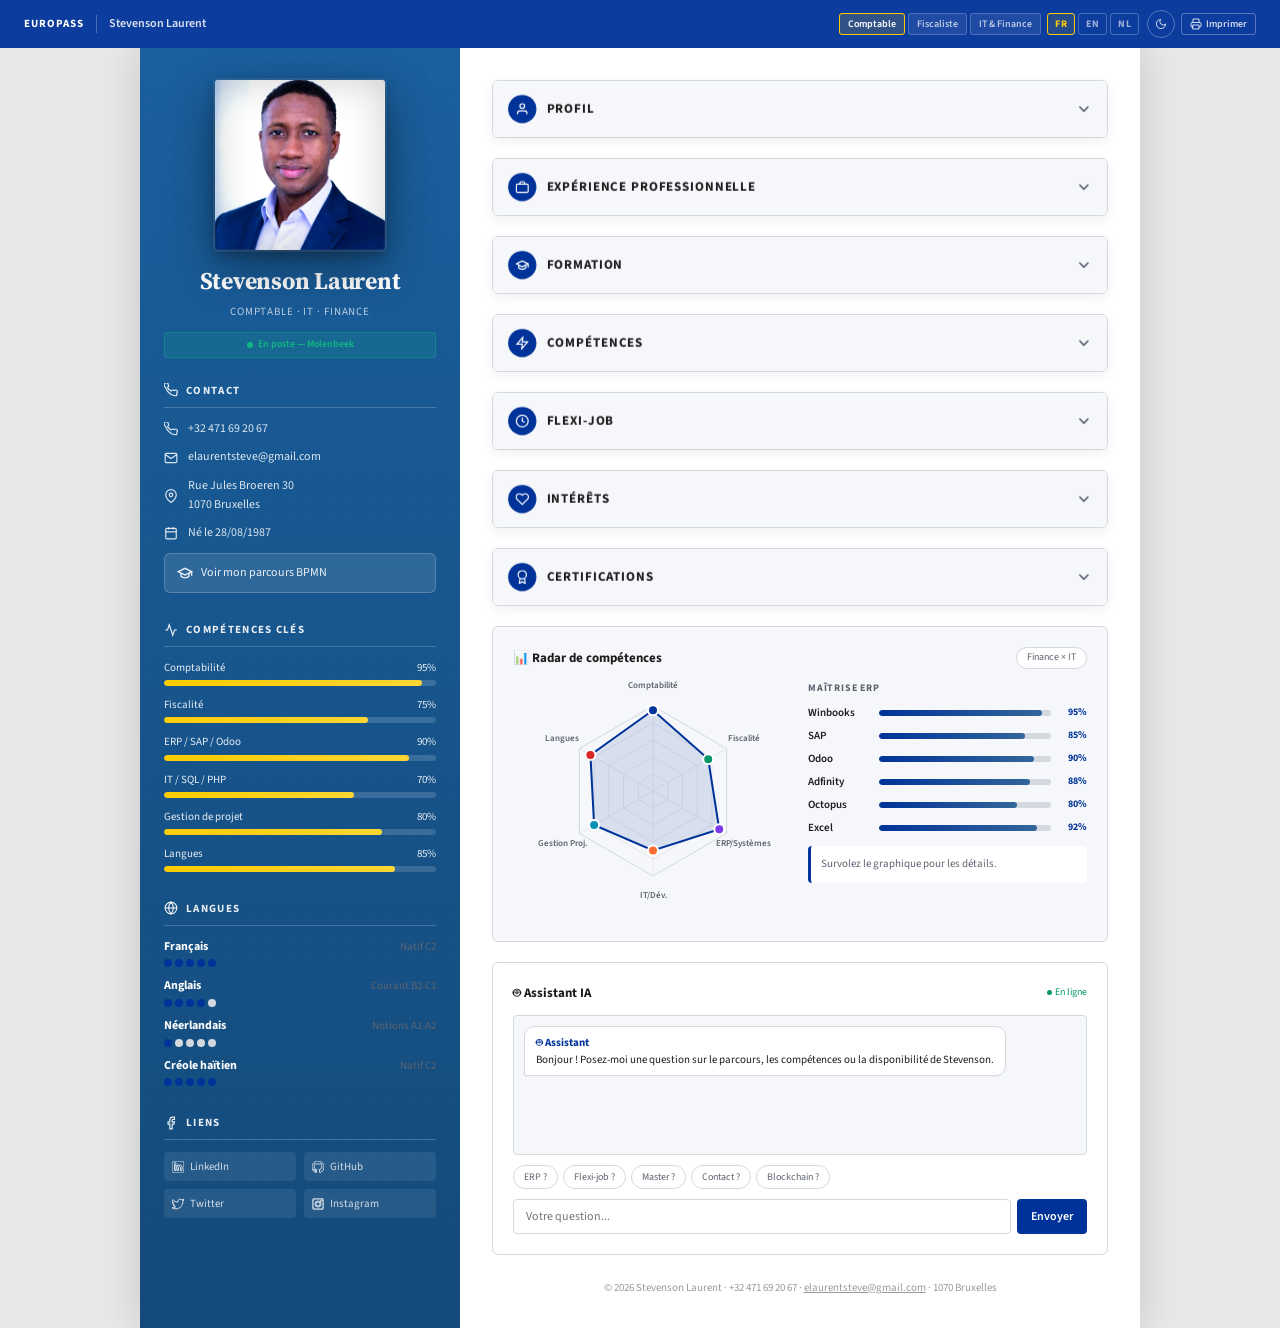
==== commit 6370cb01: "Update index.html" ====
--- a/index.html
+++ b/index.html
@@ -52,8 +52,11 @@
 .sidebar::before{content:'';position:absolute;top:-50%;left:-50%;width:200%;height:200%;background:radial-gradient(circle,rgba(255,255,255,0.03) 1px,transparent 1px);background-size:20px 20px;pointer-events:none}
 .main-content{background:var(--bg);padding:2rem}
 .photo-wrap{text-align:center;margin-bottom:1.5rem;position:relative;z-index:1}
-.photo-frame{width:150px;height:150px;border-radius:8px;box-shadow:0 12px 32px rgba(0,0,0,0.25),0 0 0 1px rgba(255,255,255,0.15);border:4px solid rgba(255,255,255,0.3);overflow:hidden;margin:0 auto;background:rgba(255,255,255,0.1);display:flex;align-items:center;justify-content:center}
-.photo-circle img{width:100%;height:100%;object-fit:cover}
+.photo-frame{width:170px;height:170px;border-radius:3px;border:none;overflow:hidden;margin:0 auto;background:linear-gradient(145deg,rgba(255,255,255,0.12),rgba(255,255,255,0.04));display:flex;align-items:center;justify-content:center;box-shadow:0 0 0 2px rgba(255,255,255,0.08),0 16px 48px rgba(0,0,0,0.4),0 4px 12px rgba(0,0,0,0.25),inset 0 1px 0 rgba(255,255,255,0.1);position:relative;transition:all 0.4s ease}
+.photo-frame img{width:100%;height:100%;object-fit:cover;filter:contrast(1.08) saturate(1.15);transition:transform 0.6s cubic-bezier(0.4,0,0.2,1)}
+.photo-frame:hover{transform:translateY(-4px);box-shadow:0 0 0 2px rgba(255,255,255,0.15),0 24px 64px rgba(0,0,0,0.45),0 6px 16px rgba(0,0,0,0.3),inset 0 1px 0 rgba(255,255,255,0.15)}
+.photo-frame:hover img{transform:scale(1.06)}
+.photo-frame::after{content:'';position:absolute;inset:0;border-radius:3px;box-shadow:inset 0 0 0 1px rgba(255,255,255,0.06),inset 0 0 40px rgba(0,0,0,0.2);pointer-events:none;z-index:2}
 .photo-fallback{font-family:'Source Serif 4',serif;font-size:48px;color:rgba(255,255,255,0.9)}
 .name-sidebar{font-family:'Source Serif 4',serif;font-size:24px;font-weight:700;text-align:center;margin-top:12px;color:white;letter-spacing:-0.01em}
 .title-sidebar{font-size:11px;text-align:center;color:rgba(255,255,255,0.7);margin-top:4px;letter-spacing:0.08em;text-transform:uppercase}
@@ -384,8 +387,8 @@
 <div class="main-content">
 
 <!-- PROFIL -->
-<div class="accordion animate-on-scroll" id="acc-profil" onmouseleave="closeAccordion('acc-profil')">
-  <div class="accordion-header" onmouseenter="openAccordion('acc-profil')">
+<div class="accordion animate-on-scroll" id="acc-profil" onmouseleave="hoverClose('acc-profil')">
+  <div class="accordion-header" onmouseenter="hoverOpen('acc-profil')" onclick="togglePin('acc-profil')">
     <div class="accordion-header-left">
       <div class="accordion-icon"><svg><use href="#icon-user"/></svg></div>
       <span class="accordion-title t" data-fr="Profil" data-en="Profile" data-nl="Profiel">Profil</span>
@@ -409,8 +412,8 @@
 </div>
 
 <!-- EXPERIENCE -->
-<div class="accordion animate-on-scroll" id="acc-exp" onmouseleave="closeAccordion('acc-exp')">
-  <div class="accordion-header" onmouseenter="openAccordion('acc-exp')">
+<div class="accordion animate-on-scroll" id="acc-exp" onmouseleave="hoverClose('acc-exp')">
+  <div class="accordion-header" onmouseenter="hoverOpen('acc-exp')" onclick="togglePin('acc-exp')">
     <div class="accordion-header-left">
       <div class="accordion-icon"><svg><use href="#icon-briefcase"/></svg></div>
       <span class="accordion-title t" data-fr="Expérience professionnelle" data-en="Work Experience" data-nl="Beroepservaring">Expérience professionnelle</span>
@@ -497,8 +500,8 @@
 </div>
 
 <!-- FORMATION -->
-<div class="accordion animate-on-scroll" id="acc-edu" onmouseleave="closeAccordion('acc-edu')">
-  <div class="accordion-header" onmouseenter="openAccordion('acc-edu')">
+<div class="accordion animate-on-scroll" id="acc-edu" onmouseleave="hoverClose('acc-edu')">
+  <div class="accordion-header" onmouseenter="hoverOpen('acc-edu')" onclick="togglePin('acc-edu')">
     <div class="accordion-header-left">
       <div class="accordion-icon"><svg><use href="#icon-graduation"/></svg></div>
       <span class="accordion-title t" data-fr="Formation" data-en="Education" data-nl="Opleiding">Formation</span>
@@ -574,8 +577,8 @@
 </div>
 
 <!-- COMPETENCES -->
-<div class="accordion animate-on-scroll" id="acc-skills" onmouseleave="closeAccordion('acc-skills')">
-  <div class="accordion-header" onmouseenter="openAccordion('acc-skills')">
+<div class="accordion animate-on-scroll" id="acc-skills" onmouseleave="hoverClose('acc-skills')">
+  <div class="accordion-header" onmouseenter="hoverOpen('acc-skills')" onclick="togglePin('acc-skills')">
     <div class="accordion-header-left">
       <div class="accordion-icon"><svg><use href="#icon-zap"/></svg></div>
       <span class="accordion-title t" data-fr="Compétences" data-en="Skills" data-nl="Vaardigheden">Compétences</span>
@@ -638,8 +641,8 @@
 </div>
 
 <!-- FLEXI-JOB -->
-<div class="accordion animate-on-scroll" id="acc-flexi" onmouseleave="closeAccordion('acc-flexi')">
-  <div class="accordion-header" onmouseenter="openAccordion('acc-flexi')">
+<div class="accordion animate-on-scroll" id="acc-flexi" onmouseleave="hoverClose('acc-flexi')">
+  <div class="accordion-header" onmouseenter="hoverOpen('acc-flexi')" onclick="togglePin('acc-flexi')">
     <div class="accordion-header-left">
       <div class="accordion-icon"><svg><use href="#icon-clock"/></svg></div>
       <span class="accordion-title">Flexi-Job</span>
@@ -663,8 +666,8 @@
 </div>
 
 <!-- INTERETS -->
-<div class="accordion animate-on-scroll" id="acc-interests" onmouseleave="closeAccordion('acc-interests')">
-  <div class="accordion-header" onmouseenter="openAccordion('acc-interests')">
+<div class="accordion animate-on-scroll" id="acc-interests" onmouseleave="hoverClose('acc-interests')">
+  <div class="accordion-header" onmouseenter="hoverOpen('acc-interests')" onclick="togglePin('acc-interests')">
     <div class="accordion-header-left">
       <div class="accordion-icon"><svg><use href="#icon-heart"/></svg></div>
       <span class="accordion-title t" data-fr="Intérêts" data-en="Interests" data-nl="Interesses">Intérêts</span>
@@ -682,8 +685,8 @@
 </div>
 
 <!-- CERTIFICATIONS -->
-<div class="accordion animate-on-scroll" id="acc-certs" onmouseleave="closeAccordion('acc-certs')">
-  <div class="accordion-header" onmouseenter="openAccordion('acc-certs')">
+<div class="accordion animate-on-scroll" id="acc-certs" onmouseleave="hoverClose('acc-certs')">
+  <div class="accordion-header" onmouseenter="hoverOpen('acc-certs')" onclick="togglePin('acc-certs')">
     <div class="accordion-header-left">
       <div class="accordion-icon"><svg><use href="#icon-award"/></svg></div>
       <span class="accordion-title t" data-fr="Certifications" data-en="Certifications" data-nl="Certificaten">Certifications</span>
@@ -870,9 +873,26 @@
 })();
 
 
-// ===== ACCORDION HOVER =====
-function openAccordion(id){ document.getElementById(id).classList.add('open'); }
-function closeAccordion(id){ document.getElementById(id).classList.remove('open'); }
+// ===== ACCORDION HYBRIDE HOVER + CLIC =====
+const pinnedAccordions = new Set();
+function hoverOpen(id){
+  document.getElementById(id).classList.add('open');
+}
+function hoverClose(id){
+  if(!pinnedAccordions.has(id)){
+    document.getElementById(id).classList.remove('open');
+  }
+}
+function togglePin(id){
+  const el = document.getElementById(id);
+  if(pinnedAccordions.has(id)){
+    pinnedAccordions.delete(id);
+    el.classList.remove('open');
+  } else {
+    pinnedAccordions.add(id);
+    el.classList.add('open');
+  }
+}
 
 // ===== CHATBOT =====
 const responses={
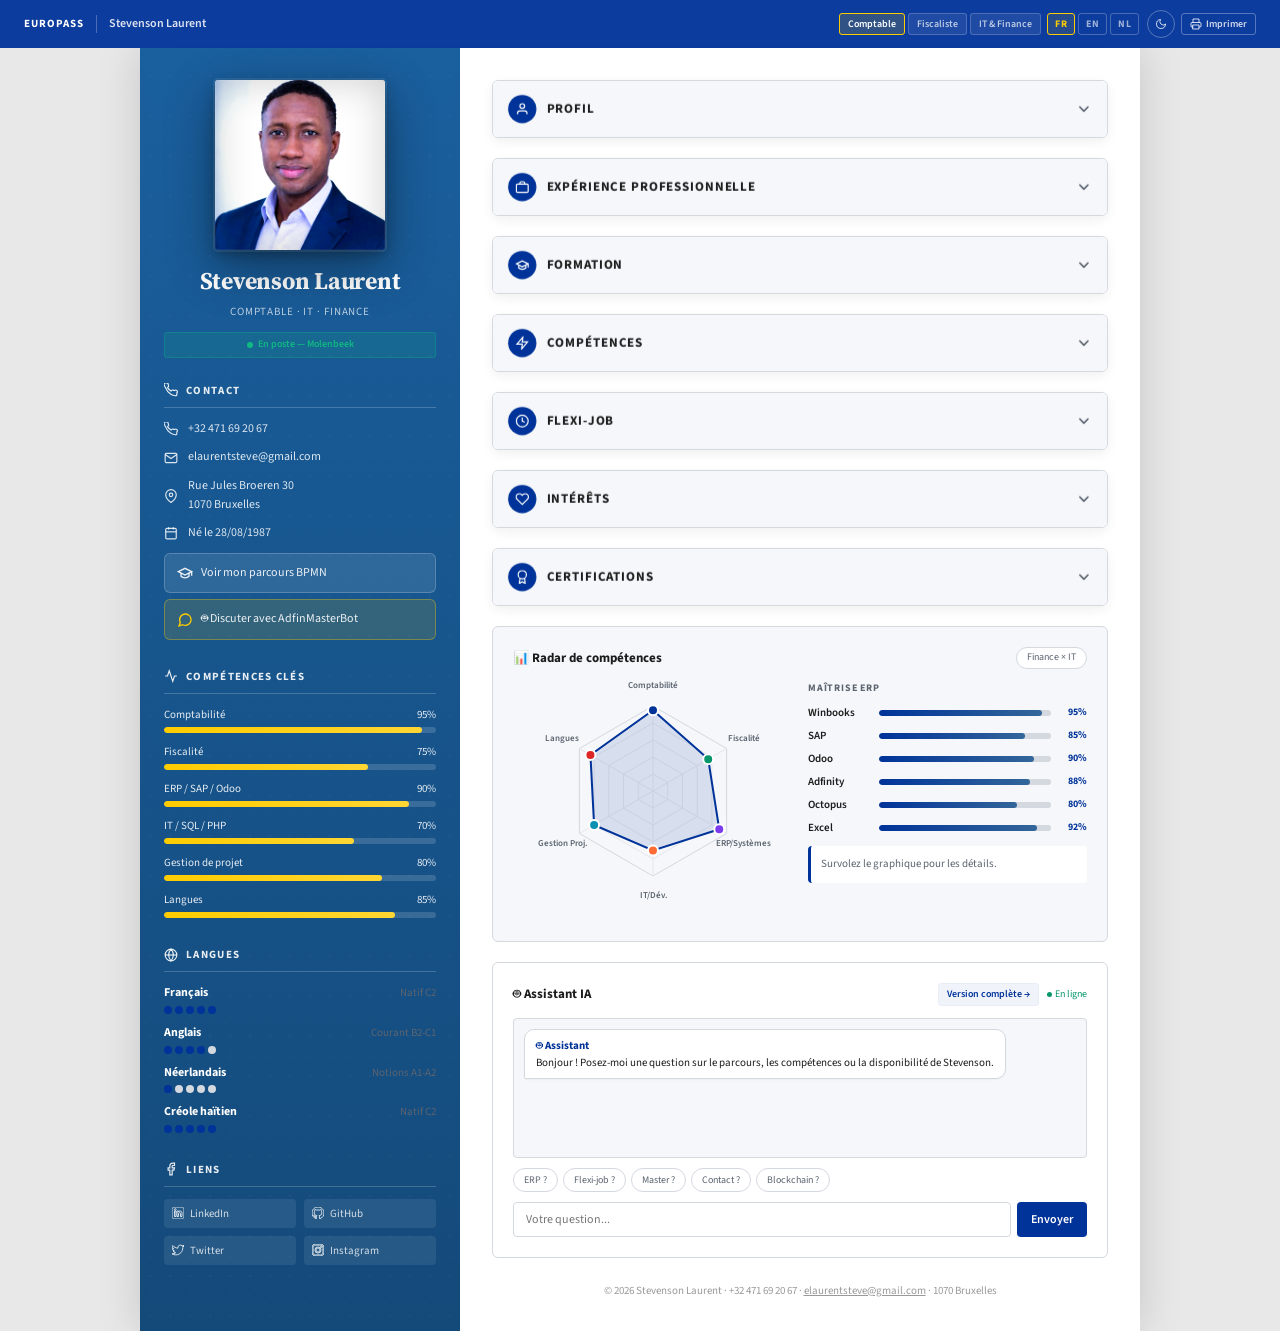
==== commit 29418fe1: "Update index.html" ====
--- a/index.html
+++ b/index.html
@@ -333,6 +333,10 @@
       <svg viewBox="0 0 24 24"><path d="M22 10v6M2 10l10-5 10 5-10 5z"/><path d="M6 12v5c3 3 9 3 12 0v-5"/></svg>
       <span class="t" data-fr="Voir mon parcours BPMN" data-en="View my BPMN career path" data-nl="Bekijk mijn BPMN carrièrepad">Voir mon parcours BPMN</span>
     </a>
+    <a href="adfinmasterbot.html" class="parcours-link" style="margin-top:6px;background:rgba(255,204,0,0.12);border-color:rgba(255,204,0,0.35)">
+      <svg viewBox="0 0 24 24" style="stroke:#FFCC00"><path d="M21 11.5a8.38 8.38 0 01-.9 3.8 8.5 8.5 0 01-7.6 4.7 8.38 8.38 0 01-3.8-.9L3 21l1.9-5.7a8.38 8.38 0 01-.9-3.8 8.5 8.5 0 014.7-7.6 8.38 8.38 0 013.8-.9h.5a8.48 8.48 0 018 8v.5z"/></svg>
+      <span class="t" data-fr="🤖 Discuter avec AdfinMasterBot" data-en="🤖 Chat with AdfinMasterBot" data-nl="🤖 Chat met AdfinMasterBot">🤖 Discuter avec AdfinMasterBot</span>
+    </a>
   </div>
 
   <div class="sidebar-section">
@@ -736,7 +740,12 @@
 <div class="chatbot-wrap animate-on-scroll">
   <div class="chatbot-header">
     <span class="chatbot-title">🤖 <span class="t" data-fr="Assistant IA" data-en="AI Assistant" data-nl="AI Assistent">Assistant IA</span></span>
-    <span class="chatbot-status"><span class="chatbot-status-dot"></span><span class="t" data-fr="En ligne" data-en="Online" data-nl="Online">En ligne</span></span>
+    <div style="margin-left:auto;display:flex;align-items:center;gap:8px">
+      <a href="adfinmasterbot.html" style="font-size:10px;font-weight:600;color:var(--eu-blue);text-decoration:none;border:1px solid var(--eu-blue-light);border-radius:3px;padding:3px 8px;background:var(--eu-blue-pale);transition:all 0.2s" onmouseover="this.style.background='var(--eu-blue)';this.style.color='#fff'" onmouseout="this.style.background='var(--eu-blue-pale)';this.style.color='var(--eu-blue)'">
+        <span class="t" data-fr="Version complète →" data-en="Full version →" data-nl="Volledige versie →">Version complète →</span>
+      </a>
+      <span class="chatbot-status"><span class="chatbot-status-dot"></span><span class="t" data-fr="En ligne" data-en="Online" data-nl="Online">En ligne</span></span>
+    </div>
   </div>
   <div id="chatMessages" class="chat-messages">
     <div class="chat-msg-bot"><strong style="color:var(--eu-blue)">🤖 Assistant</strong><br><span class="t" data-fr="Bonjour ! Posez-moi une question sur le parcours, les compétences ou la disponibilité de Stevenson." data-en="Hello! Ask me anything about Stevenson's career, skills or availability." data-nl="Hallo! Stel mij een vraag over Stevensons carrière, vaardigheden of beschikbaarheid.">Bonjour ! Posez-moi une question sur le parcours, les compétences ou la disponibilité de Stevenson.</span></div>
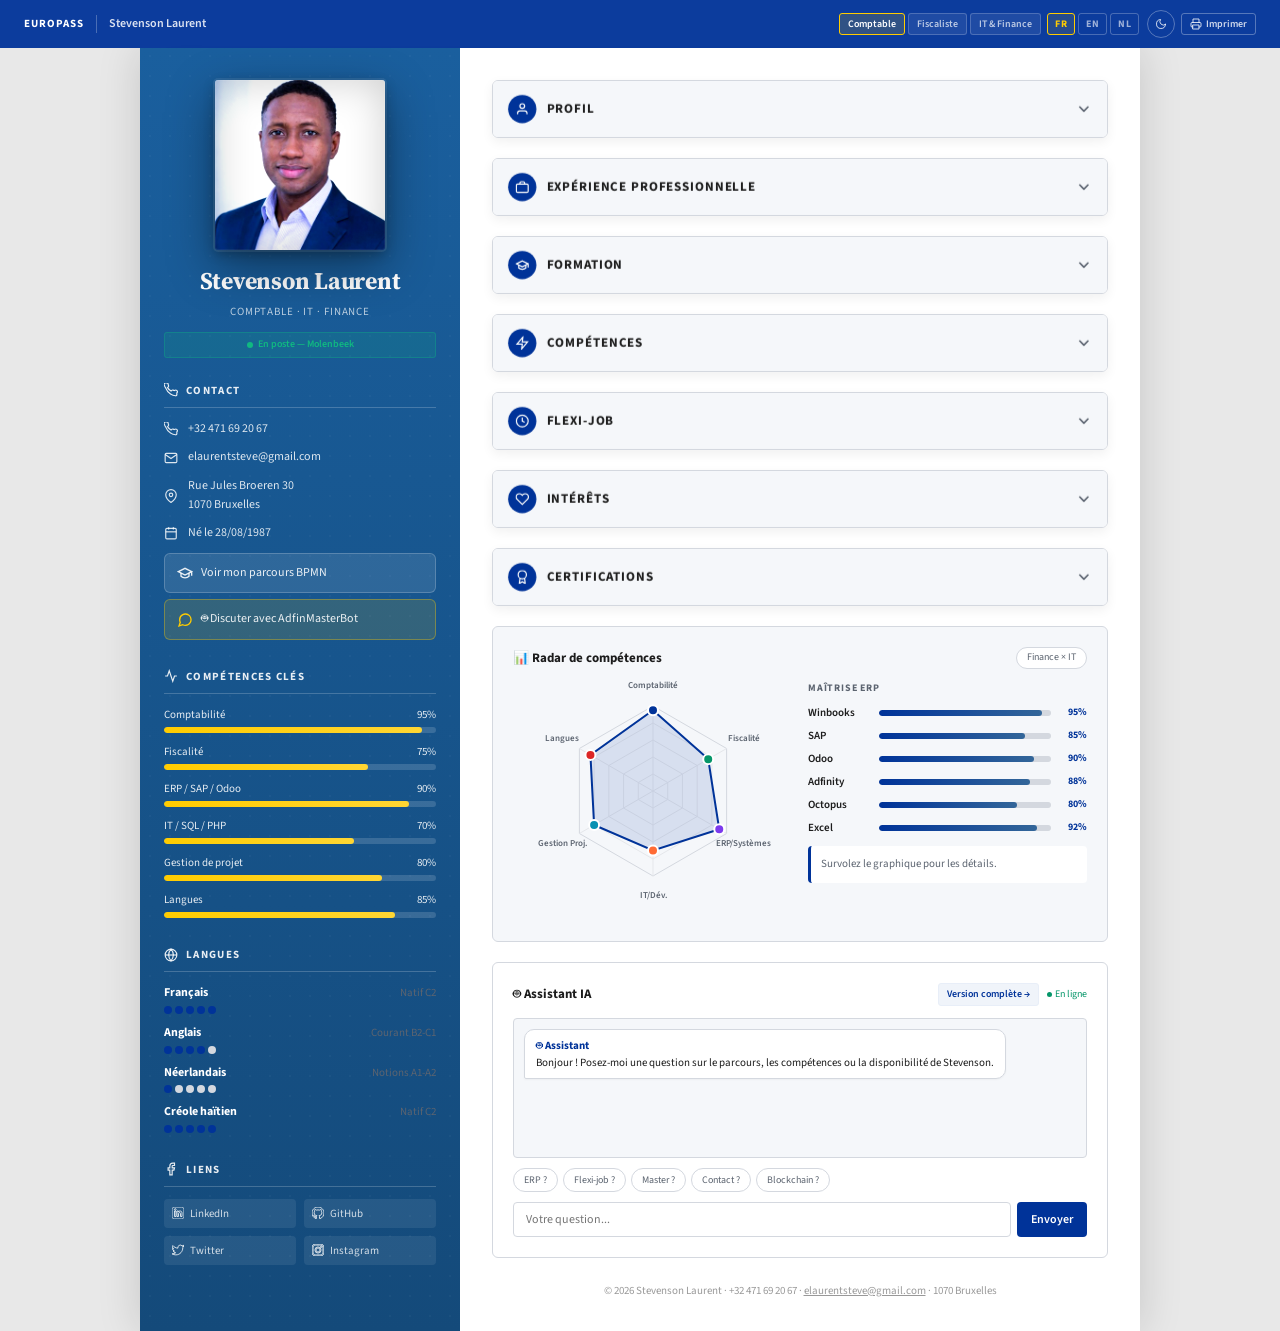
==== commit d17a3d23: "Update index.html" ====
--- a/index.html
+++ b/index.html
@@ -378,7 +378,7 @@
         GitHub
       </div>
       <div class="social-item">
-        <svg viewBox="0 0 24 24" fill="currentColor"><path d="M23.953 4.57a10 10 0 01-2.825.775 4.958 4.958 0 002.163-2.723c-.951.555-2.005.959-3.127 1.184a4.92 4.92 0 00-8.384 4.482C7.69 8.095 4.067 6.13 1.64 3.162a4.822 4.822 0 00-.666 2.475c0 1.71.87 3.213 2.188 4.096a4.904 4.904 0 01-2.228-.616v.06a4.923 4.923 0 003.946 4.827 4.996 4.996 0 01-2.212.085 4.936 4.936 0 004.604 3.417 9.867 9.867 0 01-6.102 2.105c-.39 0-.779-.023-1.17-.067a13.995 13.995 0 007.557 2.209c9.053 0 13.998-7.496 13.998-13.985 0-.21 0-.42-.015-.63A9.935 9.935 0 0024 4.59z"/></svg>
+        <svg viewBox="0 0 24 24" fill="currentColor"><path d="M23.953 4.57a10 10 0 01-2.825.775 4.958 4.958 0 002.163-2.723c-.951.555-2.005.959-3.127 1.184a4.92 4.92 0 00-8.384 4.482C7.69 8.095 4.067 6.13 1.64 3.162a4.822 4.822 0 00-.666 2.475c0 1.71.87 3.213 2.188 4.096a4.904 4.904 0 01-2.228-.616v.06a4.923 4.923 0 003.946 4.827 4.996 4.996 0 01-2.212.085 4.936 4.936 0 004.604 3.417a9.867 9.867 0 01-6.102 2.105c-.39 0-.779-.023-1.17-.067a13.995 13.995 0 007.557 2.209c9.053 0 13.998-7.496 13.998-13.985 0-.21 0-.42-.015-.63A9.935 9.935 0 0024 4.59z"/></svg>
         Twitter
       </div>
       <div class="social-item">
@@ -461,12 +461,12 @@
         <div class="timeline-dot"></div>
         <div class="job">
           <div class="job-row">
-            <span class="job-company"><a href="https://www.sodexo.com/fr-be/" target="_blank" rel="noopener">Sodexo</a></span>
+            <span class="job-company"><a href="https://www.delhaize.be/" target="_blank" rel="noopener">Delhaize</a></span>
             <span class="job-date">Août – Sept. 2023</span>
           </div>
-          <div class="job-role t" data-fr="Comptable analyste (étudiant) — Bruxelles" data-en="Analyst Accountant (student job) — Brussels" data-nl="Analytisch boekhouder (studentenjob) — Brussel">Comptable analyste (étudiant) — Bruxelles</div>
+          <div class="job-role t" data-fr="Service caisse — Bruxelles" data-en="Cashier Service — Brussels" data-nl="Kassa Service — Brussel">Service caisse — Bruxelles</div>
           <ul class="bullets">
-            <li class="t" data-fr="Gestion de comptes clients : saisie, rapprochements de factures, lettrage et relances." data-en="Accounts receivable management: invoice entry, reconciliations, matching and follow-up." data-nl="Debiteurenbeheer: factuurinvoer, afstemmingen, aanpassingen en aanmaningen.">Gestion de comptes clients : saisie, rapprochements de factures, lettrage et relances.</li>
+            <li class="t" data-fr="Gestion des caisses et transactions point de vente ; comptabilisation des flux de trésorerie." data-en="Cash register management and POS transactions; cash flow accounting." data-nl="Kassabeheer en POS-transacties; liquiditeitsboeking.">Gestion des caisses et transactions point de vente ; comptabilisation des flux de trésorerie.</li>
           </ul>
         </div>
       </div>
@@ -528,7 +528,7 @@
       <div class="edu-date">Sept. 2021 – Oct. 2023</div>
       <div class="edu-qr">
         <a href="https://certification.ulb.ac.be/publichandlers/QRCodeInfo.ashx?QRkey=BECD7D10A0131D8E0C71D91BEC1E094FAD9735FD1F0B1CDBFB18E2A8B21C78F6&matricule=000509253" target="_blank" rel="noopener" title="Vérifier le diplôme">
-          <img src="[data-uri]" alt="QR Code"/>
+          <img src="[data-uri]" alt="QR Code"/>
         </a>
         <div class="edu-qr-text">
           <div style="font-weight:700;color:var(--eu-blue);margin-bottom:1px">Vérifier le diplôme</div>
@@ -659,10 +659,10 @@
         <div class="flexi-badge"><div class="flexi-dot"></div><span class="t" data-fr="Disponible en Flexi-Job" data-en="Available for Flexi-Job" data-nl="Beschikbaar Flexi-Job">Disponible en Flexi-Job</span></div>
         <div style="margin-left:auto;font-size:11px;color:var(--muted)">Soirs & week-ends · Bruxelles<br><a href="https://mycareer.socialsecurity.be/" target="_blank" rel="noopener" style="color:var(--muted);font-size:10px">mycareer.be — vérifié 22/06/2026</a></div>
       </div>
-      <div class="flexi-info"><span class="t" data-fr="Je suis disponible pour des missions en flexi-job (horeca, logistique, admin/IT) en complément de mon emploi principal." data-en="I am available for flexi-job assignments (horeca, logistics, admin/IT) in addition to my main employment." data-nl="Ik ben beschikbaar voor flexi-job opdrachten (horeca, logistiek, admin/IT) naast mijn hoofdberoep.">Je suis disponible pour des missions en flexi-job (horeca, logistique, admin/IT) en complément de mon emploi principal.</span></div>
+      <div class="flexi-info"><span class="t" data-fr="Je suis disponible pour des missions en flexi-job (Delhaize service caisse, dossier comptable sous traitement fiscal, admin/IT) en complément de mon emploi principal." data-en="I am available for flexi-job assignments (Delhaize cashier service, accounting files under tax processing, admin/IT) in addition to my main employment." data-nl="Ik ben beschikbaar voor flexi-job opdrachten (Delhaize kassa service, boekhoudbestanden onder fiscale verwerking, admin/IT) naast mijn hoofdberoep.">Je suis disponible pour des missions en flexi-job (Delhaize service caisse, dossier comptable sous traitement fiscal, admin/IT) en complément de mon emploi principal.</span></div>
       <div class="flexi-roles">
-        <div class="flexi-role"><span class="flexi-role-icon">🍽️</span><div><div class="flexi-role-name">Horeca</div><div class="flexi-role-desc">Service, cuisine, bar</div></div></div>
-        <div class="flexi-role"><span class="flexi-role-icon">📦</span><div><div class="flexi-role-name">Logistique</div><div class="flexi-role-desc">Stock, préparation</div></div></div>
+        <div class="flexi-role"><span class="flexi-role-icon">🛒</span><div><div class="flexi-role-name">Delhaize</div><div class="flexi-role-desc">Service caisse</div></div></div>
+        <div class="flexi-role"><span class="flexi-role-icon">📊</span><div><div class="flexi-role-name">Comptable</div><div class="flexi-role-desc">Dossier fiscal</div></div></div>
         <div class="flexi-role"><span class="flexi-role-icon">💻</span><div><div class="flexi-role-name">Admin / IT</div><div class="flexi-role-desc">Saisie, support, analyse</div></div></div>
       </div>
     </div>
@@ -906,7 +906,7 @@
 // ===== CHATBOT =====
 const responses={
   erp:{q:'Quels ERP maîtrisez-vous ?', a:'<strong>5 ERP principaux</strong> :<br>• <strong>SAP</strong> (Key User certifié)<br>• <strong>Odoo</strong> — Comptabilité & CRM<br>• <strong>Winbooks</strong> — Standard belge<br>• <strong>Adfinity</strong> — ASBLs & fondations<br>• <strong>Octopus</strong> — Gestion documentaire<br><br>+ Excel avancé (VBA, tableaux croisés)'},
-  flexi:{q:'Flexi-job disponible ?', a:'<strong>✅ Disponible en Flexi-Job !</strong><br>• Secteurs : Horeca 🍽️, Logistique 📦, Admin/IT 💻<br>• Horaires : Soirs & week-ends<br>• Zone : Bruxelles<br>• Vérifié sur mycareer.be<br><br>Idéal pour compléter mon emploi principal.'},
+  flexi:{q:'Flexi-job disponible ?', a:'<strong>✅ Disponible en Flexi-Job !</strong><br>• Secteurs : Delhaize Service Caisse 🛒, Comptabilité/Fiscal 📊, Admin/IT 💻<br>• Horaires : Soirs & week-ends<br>• Zone : Bruxelles<br>• Vérifié sur mycareer.be<br><br>Idéal pour compléter mon emploi principal.'},
   master:{q:'Parlez-moi de votre Master', a:'<strong>Double Master :</strong><br><br>🎓 <strong>Master STIC</strong> (2021-2023) — ULB<br>• SQL, PHP, BPMN, gestion projet IT<br>• QR code diplôme vérifiable<br><br>⚖️ <strong>Master Droit Fiscal</strong> (2025-2027) — ICHEC<br>• Parcours professionnel ITAA<br>• Objectif : Fiscaliste / Direction financière'},
   contact:{q:'Comment vous contacter ?', a:'<strong>📞 Contact direct :</strong><br>• Tél : +32 471 69 20 67<br>• Email : elaurentsteve@gmail.com<br>• Adresse : Rue Jules Broeren 30, 1070 Bruxelles<br><br>• Réponse sous 24h<br>• En poste, ouvert aux opportunités'},
   blockchain:{q:'Certificat blockchain ?', a:'<strong>⛓️ Oui, ancré sur Bitcoin !</strong><br>• Émetteur : Bruxelles Formation<br>• Hash SHA256 vérifié<br>• Merkle Root : 0e47af4b...<br>• Voir sur blockchain.com<br><br>Standard : Chainpoint v2 + Woleet Signature v2'},
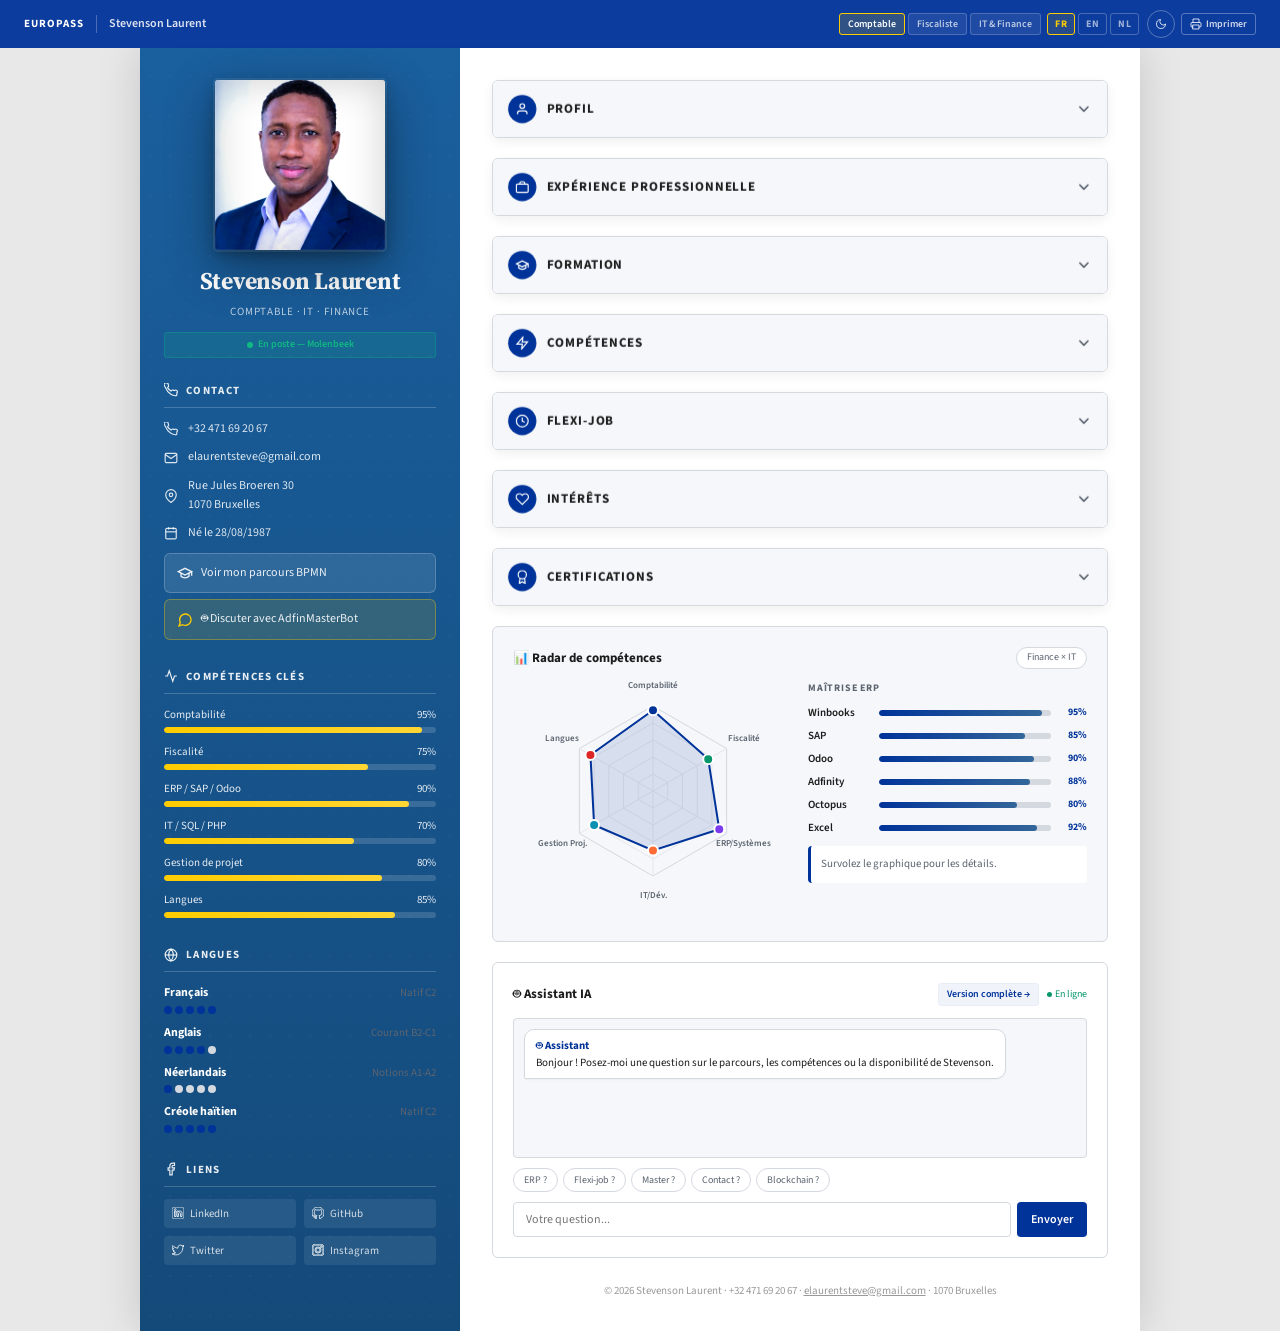
==== commit aea65170: "Update index.html" ====
--- a/index.html
+++ b/index.html
@@ -176,7 +176,7 @@
 .skill-tag{font-size:11px;background:var(--eu-blue-pale);color:var(--eu-blue);border:1px solid var(--eu-blue-light);border-radius:3px;padding:2px 8px;transition:all 0.2s;cursor:default}
 .skill-tag:hover{background:var(--eu-blue);color:white}
 .skill-tag a{color:inherit;text-decoration:none;display:inline-flex;align-items:center;gap:2px}
-.interests-grid{display:grid;grid-template-columns:repeat(4,1fr);gap:10px;margin-top:8px}
+.interests-grid{display:grid;grid-template-columns:repeat(3,1fr);gap:10px;margin-top:8px}
 .interest-item{text-align:center;padding:12px 6px;background:var(--surface);border:1px solid var(--border);border-radius:var(--radius);transition:all 0.2s;cursor:default}
 .interest-item:hover{transform:translateY(-2px);box-shadow:var(--shadow);border-color:var(--eu-blue-light)}
 .interest-icon{font-size:22px;margin-bottom:4px;display:block}
@@ -224,11 +224,79 @@
 }
 @media print{
   .topbar{display:none!important}
-  body{background:white}
-  .cv-wrapper{box-shadow:none;margin:0;grid-template-columns:280px 1fr}
-  .accordion-body{display:block!important}
+  body{background:white;font-size:11px;line-height:1.3}
+  .cv-wrapper{box-shadow:none;margin:0;grid-template-columns:260px 1fr;page-break-after:auto;max-height:100%;overflow:hidden}
+  #acc-interests{display:none!important}
+  #acc-certs{display:none!important}
+  .sidebar{padding:1.25rem 1rem}
+  .main-content{padding:1rem}
+  .accordion-body{display:block!important;padding:10px 12px}
   .accordion-chevron{display:none}
-  .chatbot-wrap{display:none}
+  .accordion{margin-bottom:0.75rem;box-shadow:none}
+  .accordion-header{padding:8px 12px}
+  .accordion-title{font-size:11px}
+  .accordion-icon{width:20px;height:20px}
+  .accordion-icon svg{width:10px;height:10px}
+  .chatbot-wrap{display:none!important}
+  .radar-wrap{display:none!important}
+  .photo-frame{width:140px;height:140px}
+  .name-sidebar{font-size:18px;margin-top:6px}
+  .title-sidebar{font-size:9px;margin-top:2px}
+  .sidebar-section{margin-bottom:1rem}
+  .sidebar-title{font-size:9px;margin-bottom:8px;padding-bottom:4px}
+  .skill-bar{margin-bottom:6px}
+  .skill-bar-label{font-size:10px;margin-bottom:2px}
+  .skill-bar-track{height:4px}
+  .contact-item{font-size:10px;margin-bottom:6px;gap:6px}
+  .contact-item svg{width:10px;height:10px}
+  .lang-item{margin-bottom:6px}
+  .lang-row{font-size:11px;margin-bottom:2px}
+  .lang-level{font-size:9px}
+  .social-grid{gap:4px}
+  .social-item{font-size:9px;padding:4px 6px;gap:4px}
+  .parcours-link{display:none!important}
+  .status-sidebar{font-size:9px;padding:2px 8px}
+  .main-content h2{font-size:14px;margin-bottom:0.5rem;padding-bottom:4px;gap:4px}
+  .main-content h2 svg{width:14px;height:14px}
+  .job{margin-bottom:0.5rem;padding-bottom:0.5rem;border-bottom:0.5px solid var(--border)}
+  .job-row{gap:2px}
+  .job-company{font-size:11px}
+  .job-date{font-size:9px;padding:1px 6px}
+  .job-role{font-size:11px;margin:1px 0 3px}
+  .bullets{padding:0}
+  .bullets li{font-size:10px;line-height:1.3;padding:1px 0 1px 10px}
+  .bullets li::before{font-size:8px;top:2px}
+  .timeline{padding-left:16px}
+  .timeline-dot{width:12px;height:12px;border-width:2px;left:-15px}
+  .edu-item{margin-bottom:0.5rem;padding-bottom:0.5rem;border-bottom:0.5px solid var(--border)}
+  .edu-school{font-size:11px}
+  .edu-degree{font-size:10px;margin:1px 0}
+  .edu-date{font-size:9px}
+  .edu-note{font-size:9px;margin-top:2px}
+  .edu-badge{font-size:8px;padding:1px 6px}
+  .edu-qr{display:none!important}
+  .blockchain-proof{display:none!important}
+  .skill-group{margin-bottom:8px}
+  .skill-group-title{font-size:9px;margin-bottom:4px}
+  .skill-tag{font-size:9px;padding:1px 6px}
+  .flexi-card{padding:0.75rem;margin-bottom:0}
+  .flexi-header{margin-bottom:6px;gap:4px}
+  .flexi-badge{font-size:9px;padding:2px 8px}
+  .flexi-dot{width:4px;height:4px}
+  .flexi-info{font-size:10px;margin-bottom:6px;line-height:1.4}
+  .flexi-roles{grid-template-columns:1fr;gap:4px;margin-bottom:4px}
+  .flexi-role{padding:4px;font-size:9px}
+  .flexi-role-icon{font-size:14px;margin-bottom:1px}
+  .flexi-role-name{font-size:9px}
+  .flexi-role-desc{font-size:8px}
+  .interests-grid{grid-template-columns:repeat(2,1fr);gap:6px}
+  .interest-item{padding:8px 4px}
+  .interest-icon{font-size:18px;margin-bottom:2px}
+  .interest-label{font-size:9px}
+  .cv-footer{padding:0.5rem 0 0;font-size:9px}
+  .status-dot-sidebar{width:4px;height:4px}
+  .lang-dots{gap:2px}
+  .lang-dot{width:6px;height:6px}
 }
 </style>
 <base target="_blank">
@@ -461,12 +529,12 @@
         <div class="timeline-dot"></div>
         <div class="job">
           <div class="job-row">
-            <span class="job-company"><a href="https://www.delhaize.be/" target="_blank" rel="noopener">Delhaize</a></span>
+            <span class="job-company"><a href="https://www.pluxee.be/" target="_blank" rel="noopener">Sodexo (Pluxee)</a></span>
             <span class="job-date">Août – Sept. 2023</span>
           </div>
-          <div class="job-role t" data-fr="Service caisse — Bruxelles" data-en="Cashier Service — Brussels" data-nl="Kassa Service — Brussel">Service caisse — Bruxelles</div>
+          <div class="job-role t" data-fr="Comptable analyste (étudiant) — Bruxelles" data-en="Accounting Analyst (student) — Brussels" data-nl="Boekhoudkundige Analist (student) — Brussel">Comptable analyste (étudiant) — Bruxelles</div>
           <ul class="bullets">
-            <li class="t" data-fr="Gestion des caisses et transactions point de vente ; comptabilisation des flux de trésorerie." data-en="Cash register management and POS transactions; cash flow accounting." data-nl="Kassabeheer en POS-transacties; liquiditeitsboeking.">Gestion des caisses et transactions point de vente ; comptabilisation des flux de trésorerie.</li>
+            <li class="t" data-fr="Gestion de comptes clients : saisie, rapprochements de factures, lettrage et relances." data-en="Client account management: invoice entry, reconciliations, matching and follow-up." data-nl="Klantaccountbeheer: factuurinvoer, afstemmingen, aanpassingen en vervolgacties.">Gestion de comptes clients : saisie, rapprochements de factures, lettrage et relances.</li>
           </ul>
         </div>
       </div>
@@ -659,9 +727,9 @@
         <div class="flexi-badge"><div class="flexi-dot"></div><span class="t" data-fr="Disponible en Flexi-Job" data-en="Available for Flexi-Job" data-nl="Beschikbaar Flexi-Job">Disponible en Flexi-Job</span></div>
         <div style="margin-left:auto;font-size:11px;color:var(--muted)">Soirs & week-ends · Bruxelles<br><a href="https://mycareer.socialsecurity.be/" target="_blank" rel="noopener" style="color:var(--muted);font-size:10px">mycareer.be — vérifié 22/06/2026</a></div>
       </div>
-      <div class="flexi-info"><span class="t" data-fr="Je suis disponible pour des missions en flexi-job (Delhaize service caisse, dossier comptable sous traitement fiscal, admin/IT) en complément de mon emploi principal." data-en="I am available for flexi-job assignments (Delhaize cashier service, accounting files under tax processing, admin/IT) in addition to my main employment." data-nl="Ik ben beschikbaar voor flexi-job opdrachten (Delhaize kassa service, boekhoudbestanden onder fiscale verwerking, admin/IT) naast mijn hoofdberoep.">Je suis disponible pour des missions en flexi-job (Delhaize service caisse, dossier comptable sous traitement fiscal, admin/IT) en complément de mon emploi principal.</span></div>
+      <div class="flexi-info"><span class="t" data-fr="Je suis disponible pour des missions en flexi-job (Sodexo comptable analyste, dossier comptable sous traitement fiscal, admin/IT) en complément de mon emploi principal." data-en="I am available for flexi-job assignments (Sodexo accounting analyst, accounting files under tax processing, admin/IT) in addition to my main employment." data-nl="Ik ben beschikbaar voor flexi-job opdrachten (Sodexo boekhoudkundige analist, boekhoudbestanden onder fiscale verwerking, admin/IT) naast mijn hoofdberoep.">Je suis disponible pour des missions en flexi-job (Sodexo comptable analyste, dossier comptable sous traitement fiscal, admin/IT) en complément de mon emploi principal.</span></div>
       <div class="flexi-roles">
-        <div class="flexi-role"><span class="flexi-role-icon">🛒</span><div><div class="flexi-role-name">Delhaize</div><div class="flexi-role-desc">Service caisse</div></div></div>
+        <div class="flexi-role"><span class="flexi-role-icon">💼</span><div><div class="flexi-role-name">Sodexo</div><div class="flexi-role-desc">Comptable analyste</div></div></div>
         <div class="flexi-role"><span class="flexi-role-icon">📊</span><div><div class="flexi-role-name">Comptable</div><div class="flexi-role-desc">Dossier fiscal</div></div></div>
         <div class="flexi-role"><span class="flexi-role-icon">💻</span><div><div class="flexi-role-name">Admin / IT</div><div class="flexi-role-desc">Saisie, support, analyse</div></div></div>
       </div>
@@ -680,10 +748,12 @@
   </div>
   <div class="accordion-body">
     <div class="interests-grid">
-      <div class="interest-item"><span class="interest-icon">🎮</span><span class="interest-label">Jeux</span></div>
-      <div class="interest-item"><span class="interest-icon">🎧</span><span class="interest-label">Musique</span></div>
-      <div class="interest-item"><span class="interest-icon">📷</span><span class="interest-label">Photographie</span></div>
-      <div class="interest-item"><span class="interest-icon">✈️</span><span class="interest-label">Voyage</span></div>
+      <div class="interest-item"><span class="interest-icon">👨‍👩‍👧‍👦</span><span class="interest-label">Famille</span></div>
+      <div class="interest-item"><span class="interest-icon">🤝</span><span class="interest-label">Service communautaire</span></div>
+      <div class="interest-item"><span class="interest-icon">💼</span><span class="interest-label">Social business</span></div>
+      <div class="interest-item"><span class="interest-icon">🤖</span><span class="interest-label">IA</span></div>
+      <div class="interest-item"><span class="interest-icon">🧠</span><span class="interest-label">Philosophie</span></div>
+      <div class="interest-item"><span class="interest-icon">👑</span><span class="interest-label">Leadership</span></div>
     </div>
   </div>
 </div>
@@ -906,7 +976,7 @@
 // ===== CHATBOT =====
 const responses={
   erp:{q:'Quels ERP maîtrisez-vous ?', a:'<strong>5 ERP principaux</strong> :<br>• <strong>SAP</strong> (Key User certifié)<br>• <strong>Odoo</strong> — Comptabilité & CRM<br>• <strong>Winbooks</strong> — Standard belge<br>• <strong>Adfinity</strong> — ASBLs & fondations<br>• <strong>Octopus</strong> — Gestion documentaire<br><br>+ Excel avancé (VBA, tableaux croisés)'},
-  flexi:{q:'Flexi-job disponible ?', a:'<strong>✅ Disponible en Flexi-Job !</strong><br>• Secteurs : Delhaize Service Caisse 🛒, Comptabilité/Fiscal 📊, Admin/IT 💻<br>• Horaires : Soirs & week-ends<br>• Zone : Bruxelles<br>• Vérifié sur mycareer.be<br><br>Idéal pour compléter mon emploi principal.'},
+  flexi:{q:'Flexi-job disponible ?', a:'<strong>✅ Disponible en Flexi-Job !</strong><br>• Secteurs : Sodexo Comptable Analyste 💼, Comptabilité/Fiscal 📊, Admin/IT 💻<br>• Horaires : Soirs & week-ends<br>• Zone : Bruxelles<br>• Vérifié sur mycareer.be<br><br>Idéal pour compléter mon emploi principal.'},
   master:{q:'Parlez-moi de votre Master', a:'<strong>Double Master :</strong><br><br>🎓 <strong>Master STIC</strong> (2021-2023) — ULB<br>• SQL, PHP, BPMN, gestion projet IT<br>• QR code diplôme vérifiable<br><br>⚖️ <strong>Master Droit Fiscal</strong> (2025-2027) — ICHEC<br>• Parcours professionnel ITAA<br>• Objectif : Fiscaliste / Direction financière'},
   contact:{q:'Comment vous contacter ?', a:'<strong>📞 Contact direct :</strong><br>• Tél : +32 471 69 20 67<br>• Email : elaurentsteve@gmail.com<br>• Adresse : Rue Jules Broeren 30, 1070 Bruxelles<br><br>• Réponse sous 24h<br>• En poste, ouvert aux opportunités'},
   blockchain:{q:'Certificat blockchain ?', a:'<strong>⛓️ Oui, ancré sur Bitcoin !</strong><br>• Émetteur : Bruxelles Formation<br>• Hash SHA256 vérifié<br>• Merkle Root : 0e47af4b...<br>• Voir sur blockchain.com<br><br>Standard : Chainpoint v2 + Woleet Signature v2'},
@@ -1024,3 +1094,4 @@
 </script>
 </body>
 </html>
+
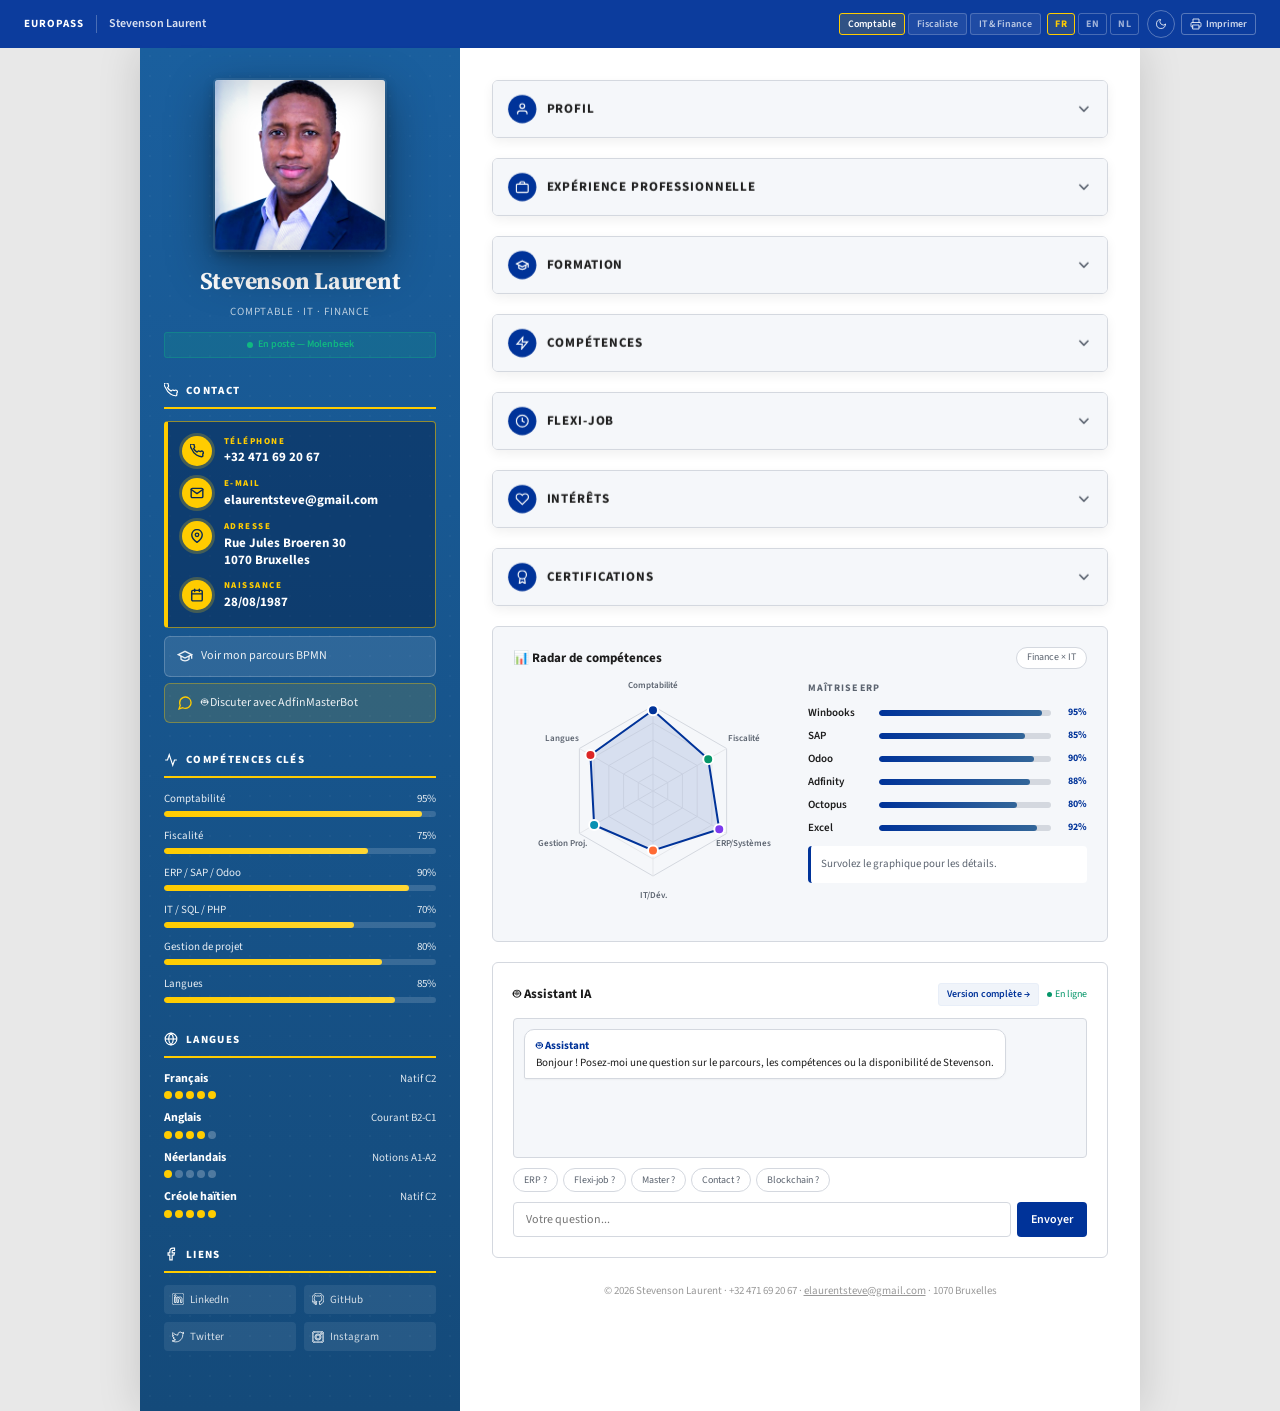
==== commit f5925c87: "Update index.html" ====
--- a/index.html
+++ b/index.html
@@ -298,6 +298,27 @@
   .lang-dots{gap:2px}
   .lang-dot{width:6px;height:6px}
 }
+
+/* ===== Contact : carte à caractère + impression fidèle ===== */
+*{-webkit-print-color-adjust:exact;print-color-adjust:exact}
+.contact-card{list-style:none;margin:0 0 4px;padding:14px 14px 4px;background:rgba(0,20,60,.38);border:1px solid rgba(255,204,0,.55);border-left:4px solid var(--eu-yellow);border-radius:4px;position:relative;z-index:1}
+.contact-card li{display:flex;align-items:flex-start;gap:12px;padding:0 0 12px}
+.contact-card .ci{flex:0 0 30px;width:30px;height:30px;border-radius:50%;background:var(--eu-yellow);display:flex;align-items:center;justify-content:center;box-shadow:0 0 0 3px rgba(255,204,0,.22)}
+.contact-card .ci svg{width:14px;height:14px;stroke:#0b2a52;fill:none;stroke-width:2.4;stroke-linecap:round;stroke-linejoin:round}
+.contact-card .cb{display:flex;flex-direction:column;min-width:0;line-height:1.3}
+.contact-card small{font-size:9px;font-weight:800;letter-spacing:.16em;text-transform:uppercase;color:var(--eu-yellow);margin-bottom:2px}
+.contact-card a,.contact-card .cb>span{font-size:13px;font-weight:700;color:#fff;text-decoration:none;overflow-wrap:anywhere}
+.contact-card a:hover{color:var(--eu-yellow)}
+.sidebar-title{color:#fff;font-weight:800;border-bottom:2px solid var(--eu-yellow)}
+@media print{
+  .contact-card{padding:9px 10px 2px}
+  .contact-card li{padding-bottom:8px;gap:8px}
+  .contact-card .ci{flex-basis:22px;width:22px;height:22px}
+  .contact-card .ci svg{width:11px;height:11px}
+  .contact-card small{font-size:7.5px}
+  .contact-card a,.contact-card .cb>span{font-size:10.5px}
+}
+.sidebar .lang-level{color:rgba(255,255,255,.85)}.sidebar .lang-dot{background:rgba(255,255,255,.25)}.sidebar .lang-dot.filled{background:var(--eu-yellow)}
 </style>
 <base target="_blank">
 </head>
@@ -381,22 +402,12 @@
       <svg viewBox="0 0 24 24"><path d="M22 16.92v3a2 2 0 01-2.18 2 19.79 19.79 0 01-8.63-3.07A19.5 19.5 0 013.07 8.81 19.79 19.79 0 01.08 2.18 2 2 0 012.08 0h3a2 2 0 012 1.72 12.84 12.84 0 00.7 2.81 2 2 0 01-.45 2.11L6.09 7.91a16 16 0 006 6l1.27-1.27a2 2 0 012.11-.45 12.84 12.84 0 002.81.7A2 2 0 0122 16.92z"/></svg>
       Contact
     </div>
-    <div class="contact-item">
-      <svg><use href="#icon-phone"/></svg>
-      <a href="tel:+32471692067">+32 471 69 20 67</a>
-    </div>
-    <div class="contact-item">
-      <svg><use href="#icon-mail"/></svg>
-      <a href="mailto:elaurentsteve@gmail.com">elaurentsteve@gmail.com</a>
-    </div>
-    <div class="contact-item">
-      <svg><use href="#icon-map"/></svg>
-      <span>Rue Jules Broeren 30<br>1070 Bruxelles</span>
-    </div>
-    <div class="contact-item">
-      <svg><use href="#icon-calendar"/></svg>
-      <span class="t" data-fr="Né le 28/08/1987" data-en="Born 28/08/1987" data-nl="Geboren 28/08/1987">Né le 28/08/1987</span>
-    </div>
+    <ul class="contact-card">
+      <li><span class="ci"><svg><use href="#icon-phone"/></svg></span><span class="cb"><small class="t" data-fr="Téléphone" data-en="Phone" data-nl="Telefoon">Téléphone</small><a href="tel:+32471692067">+32 471 69 20 67</a></span></li>
+      <li><span class="ci"><svg><use href="#icon-mail"/></svg></span><span class="cb"><small>E-mail</small><a href="mailto:elaurentsteve@gmail.com">elaurentsteve@gmail.com</a></span></li>
+      <li><span class="ci"><svg><use href="#icon-map"/></svg></span><span class="cb"><small class="t" data-fr="Adresse" data-en="Address" data-nl="Adres">Adresse</small><span>Rue Jules Broeren 30<br>1070 Bruxelles</span></span></li>
+      <li><span class="ci"><svg><use href="#icon-calendar"/></svg></span><span class="cb"><small class="t" data-fr="Naissance" data-en="Born" data-nl="Geboren">Naissance</small><span>28/08/1987</span></span></li>
+    </ul>
     <a href="parcours.html" class="parcours-link">
       <svg viewBox="0 0 24 24"><path d="M22 10v6M2 10l10-5 10 5-10 5z"/><path d="M6 12v5c3 3 9 3 12 0v-5"/></svg>
       <span class="t" data-fr="Voir mon parcours BPMN" data-en="View my BPMN career path" data-nl="Bekijk mijn BPMN carrièrepad">Voir mon parcours BPMN</span>
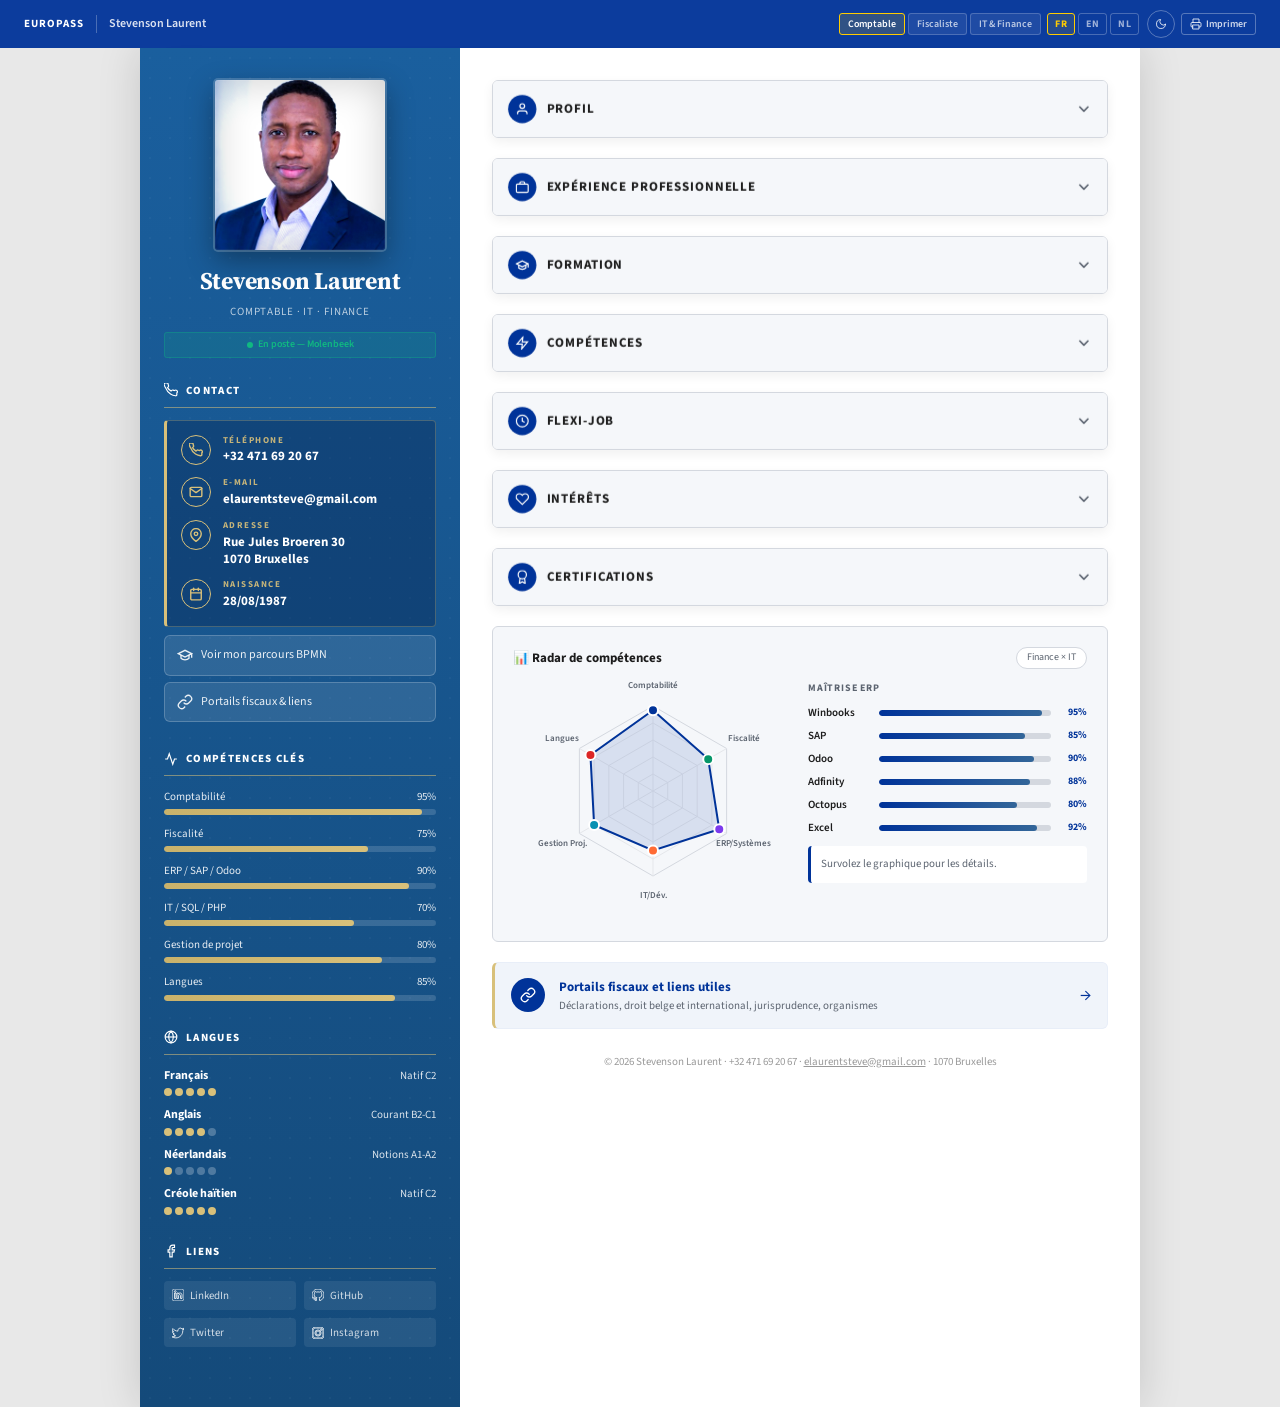
==== commit e5c22904: "Update index.html" ====
--- a/index.html
+++ b/index.html
@@ -191,22 +191,6 @@
 .flexi-role-icon{font-size:18px;display:block;margin-bottom:2px}
 .flexi-role-name{font-weight:700;color:var(--text);font-size:11px}
 .flexi-role-desc{font-size:10px;color:var(--muted)}
-.chatbot-wrap{background:var(--bg);border:1px solid var(--border);border-radius:var(--radius);padding:1.25rem;margin-top:1.25rem}
-.chatbot-header{display:flex;align-items:center;gap:8px;margin-bottom:12px}
-.chatbot-title{font-size:13px;font-weight:700;color:var(--text)}
-.chatbot-status{margin-left:auto;font-size:10px;color:#059669;display:flex;align-items:center;gap:3px}
-.chatbot-status-dot{width:5px;height:5px;border-radius:50%;background:#059669;animation:pulse 2s infinite}
-.chat-messages{height:140px;overflow-y:auto;padding:10px;background:var(--surface);border-radius:4px;margin-bottom:10px;display:flex;flex-direction:column;gap:6px;border:1px solid var(--border)}
-.chat-msg-bot{align-self:flex-start;background:#fff;padding:7px 11px;border-radius:10px 10px 10px 2px;font-size:11px;color:var(--text);max-width:90%;box-shadow:0 1px 2px rgba(0,0,0,0.04);border:1px solid var(--border)}
-.chat-msg-user{align-self:flex-end;background:var(--eu-blue);padding:7px 11px;border-radius:10px 10px 2px 10px;font-size:11px;color:#fff;max-width:90%}
-.chat-quick{display:flex;gap:5px;flex-wrap:wrap;margin-bottom:10px}
-.chat-quick-btn{font-size:10px;padding:4px 10px;border:1px solid var(--border);border-radius:100px;background:#fff;color:var(--muted);cursor:pointer;transition:all 0.2s;font-family:inherit}
-.chat-quick-btn:hover{border-color:var(--eu-blue);color:var(--eu-blue)}
-.chat-input-row{display:flex;gap:6px}
-.chat-input{flex:1;padding:8px 12px;border:1px solid var(--border);border-radius:4px;font-size:12px;font-family:inherit;outline:none}
-.chat-input:focus{border-color:var(--eu-blue)}
-.chat-send{padding:8px 14px;background:var(--eu-blue);color:#fff;border:none;border-radius:4px;font-size:12px;font-weight:600;cursor:pointer;transition:all 0.2s;font-family:inherit}
-.chat-send:hover{background:var(--eu-blue-mid)}
 .cv-footer{text-align:center;padding:1.5rem 0 0;font-size:11px;color:#999}
 @keyframes pulse{0%,100%{opacity:1}50%{opacity:0.3}}
 @keyframes fadeInUp{from{opacity:0;transform:translateY(20px)}to{opacity:1;transform:translateY(0)}}
@@ -237,7 +221,6 @@
   .accordion-title{font-size:11px}
   .accordion-icon{width:20px;height:20px}
   .accordion-icon svg{width:10px;height:10px}
-  .chatbot-wrap{display:none!important}
   .radar-wrap{display:none!important}
   .photo-frame{width:140px;height:140px}
   .name-sidebar{font-size:18px;margin-top:6px}
@@ -319,6 +302,26 @@
   .contact-card a,.contact-card .cb>span{font-size:10.5px}
 }
 .sidebar .lang-level{color:rgba(255,255,255,.85)}.sidebar .lang-dot{background:rgba(255,255,255,.25)}.sidebar .lang-dot.filled{background:var(--eu-yellow)}
+
+.sidebar .lang-level{color:rgba(255,255,255,.85)}.sidebar .lang-dot{background:rgba(255,255,255,.25)}
+:root{--gold:#D8C07A}
+.contact-card{background:rgba(0,20,60,.28);border:1px solid rgba(216,192,122,.28);border-left:3px solid var(--gold)}
+.contact-card .ci{background:transparent;border:1.5px solid var(--gold);box-shadow:none}
+.contact-card .ci svg{stroke:var(--gold)}
+.contact-card small{color:var(--gold);font-weight:700;opacity:.9}
+.contact-card a:hover{color:var(--gold)}
+.sidebar-title{border-bottom:1px solid rgba(216,192,122,.55)}
+.skill-bar-fill{background:linear-gradient(90deg,#C9B26B,var(--gold))}
+.lang-dot.filled,.sidebar .lang-dot.filled{background:var(--gold)}
+.photo-frame{box-shadow:0 0 0 2px rgba(255,255,255,.18),0 10px 28px rgba(0,0,0,.35)}
+.links-card{display:flex;align-items:center;gap:14px;margin-top:1.25rem;padding:14px 16px;background:var(--eu-blue-pale);border:1px solid var(--eu-blue-light);border-left:3px solid var(--gold);border-radius:var(--radius);text-decoration:none;color:var(--text);transition:all .2s}
+.links-card:hover{transform:translateY(-2px);box-shadow:var(--shadow);border-color:var(--eu-blue-mid)}
+.lc-ic{flex:0 0 34px;height:34px;border-radius:50%;background:var(--eu-blue);display:flex;align-items:center;justify-content:center}
+.lc-ic svg{width:16px;height:16px;stroke:#fff;fill:none;stroke-width:2;stroke-linecap:round;stroke-linejoin:round}
+.lc-tx{display:flex;flex-direction:column;flex:1;min-width:0}
+.lc-tx strong{font-size:13px;color:var(--eu-blue)}.lc-tx small{font-size:11px;color:var(--muted)}
+.lc-go{font-size:18px;color:var(--eu-blue)}
+@media print{.links-card{display:none!important}}
 </style>
 <base target="_blank">
 </head>
@@ -386,7 +389,7 @@
 <div class="sidebar">
   <div class="photo-wrap">
     <div class="photo-frame">
-      <img src="photo.jpg" alt="Stevenson Laurent" onerror="this.style.display='none';this.nextElementSibling.style.display='flex'"/>
+      <img src="photo.jpg" alt="Stevenson Laurent" onerror="this.onerror=function(){this.style.display='none';this.nextElementSibling.style.display='flex'};this.src='[data-uri]'"/>
       <div class="photo-fallback" style="display:none">SL</div>
     </div>
     <div class="name-sidebar">Stevenson Laurent</div>
@@ -412,9 +415,9 @@
       <svg viewBox="0 0 24 24"><path d="M22 10v6M2 10l10-5 10 5-10 5z"/><path d="M6 12v5c3 3 9 3 12 0v-5"/></svg>
       <span class="t" data-fr="Voir mon parcours BPMN" data-en="View my BPMN career path" data-nl="Bekijk mijn BPMN carrièrepad">Voir mon parcours BPMN</span>
     </a>
-    <a href="adfinmasterbot.html" class="parcours-link" style="margin-top:6px;background:rgba(255,204,0,0.12);border-color:rgba(255,204,0,0.35)">
-      <svg viewBox="0 0 24 24" style="stroke:#FFCC00"><path d="M21 11.5a8.38 8.38 0 01-.9 3.8 8.5 8.5 0 01-7.6 4.7 8.38 8.38 0 01-3.8-.9L3 21l1.9-5.7a8.38 8.38 0 01-.9-3.8 8.5 8.5 0 014.7-7.6 8.38 8.38 0 013.8-.9h.5a8.48 8.48 0 018 8v.5z"/></svg>
-      <span class="t" data-fr="🤖 Discuter avec AdfinMasterBot" data-en="🤖 Chat with AdfinMasterBot" data-nl="🤖 Chat met AdfinMasterBot">🤖 Discuter avec AdfinMasterBot</span>
+    <a href="liens-fiscaux.html" class="parcours-link" style="margin-top:6px">
+      <svg viewBox="0 0 24 24"><use href="#icon-link"/></svg>
+      <span class="t" data-fr="Portails fiscaux & liens" data-en="Tax portals & links" data-nl="Fiscale portalen & links">Portails fiscaux & liens</span>
     </a>
   </div>
 
@@ -817,32 +820,13 @@
   </div>
 </div>
 
-<!-- CHATBOT EN BAS -->
-<div class="chatbot-wrap animate-on-scroll">
-  <div class="chatbot-header">
-    <span class="chatbot-title">🤖 <span class="t" data-fr="Assistant IA" data-en="AI Assistant" data-nl="AI Assistent">Assistant IA</span></span>
-    <div style="margin-left:auto;display:flex;align-items:center;gap:8px">
-      <a href="adfinmasterbot.html" style="font-size:10px;font-weight:600;color:var(--eu-blue);text-decoration:none;border:1px solid var(--eu-blue-light);border-radius:3px;padding:3px 8px;background:var(--eu-blue-pale);transition:all 0.2s" onmouseover="this.style.background='var(--eu-blue)';this.style.color='#fff'" onmouseout="this.style.background='var(--eu-blue-pale)';this.style.color='var(--eu-blue)'">
-        <span class="t" data-fr="Version complète →" data-en="Full version →" data-nl="Volledige versie →">Version complète →</span>
-      </a>
-      <span class="chatbot-status"><span class="chatbot-status-dot"></span><span class="t" data-fr="En ligne" data-en="Online" data-nl="Online">En ligne</span></span>
-    </div>
-  </div>
-  <div id="chatMessages" class="chat-messages">
-    <div class="chat-msg-bot"><strong style="color:var(--eu-blue)">🤖 Assistant</strong><br><span class="t" data-fr="Bonjour ! Posez-moi une question sur le parcours, les compétences ou la disponibilité de Stevenson." data-en="Hello! Ask me anything about Stevenson's career, skills or availability." data-nl="Hallo! Stel mij een vraag over Stevensons carrière, vaardigheden of beschikbaarheid.">Bonjour ! Posez-moi une question sur le parcours, les compétences ou la disponibilité de Stevenson.</span></div>
-  </div>
-  <div class="chat-quick">
-    <button class="chat-quick-btn" onclick="askQuestion('erp')">ERP ?</button>
-    <button class="chat-quick-btn" onclick="askQuestion('flexi')">Flexi-job ?</button>
-    <button class="chat-quick-btn" onclick="askQuestion('master')">Master ?</button>
-    <button class="chat-quick-btn" onclick="askQuestion('contact')">Contact ?</button>
-    <button class="chat-quick-btn" onclick="askQuestion('blockchain')">Blockchain ?</button>
-  </div>
-  <div class="chat-input-row">
-    <input id="chatInput" class="chat-input" type="text" placeholder="Votre question..." onkeypress="if(event.key==='Enter')sendChat()">
-    <button class="chat-send" onclick="sendChat()">Envoyer</button>
-  </div>
-</div>
+<!-- LIENS UTILES -->
+<a href="liens-fiscaux.html" class="links-card animate-on-scroll">
+  <span class="lc-ic"><svg viewBox="0 0 24 24"><use href="#icon-link"/></svg></span>
+  <span class="lc-tx"><strong class="t" data-fr="Portails fiscaux et liens utiles" data-en="Tax portals and useful links" data-nl="Fiscale portalen en nuttige links">Portails fiscaux et liens utiles</strong>
+  <small class="t" data-fr="Déclarations, droit belge et international, jurisprudence, organismes" data-en="Filing portals, Belgian and international law, case law, institutions" data-nl="Aangifteportalen, Belgisch en internationaal recht, rechtspraak, instellingen">Déclarations, droit belge et international, jurisprudence, organismes</small></span>
+  <span class="lc-go">→</span>
+</a>
 
 <div class="cv-footer">
   <p>© 2026 Stevenson Laurent · +32 471 69 20 67 · <a href="mailto:elaurentsteve@gmail.com" style="color:#999">elaurentsteve@gmail.com</a> · 1070 Bruxelles</p>
@@ -984,46 +968,6 @@
   }
 }
 
-// ===== CHATBOT =====
-const responses={
-  erp:{q:'Quels ERP maîtrisez-vous ?', a:'<strong>5 ERP principaux</strong> :<br>• <strong>SAP</strong> (Key User certifié)<br>• <strong>Odoo</strong> — Comptabilité & CRM<br>• <strong>Winbooks</strong> — Standard belge<br>• <strong>Adfinity</strong> — ASBLs & fondations<br>• <strong>Octopus</strong> — Gestion documentaire<br><br>+ Excel avancé (VBA, tableaux croisés)'},
-  flexi:{q:'Flexi-job disponible ?', a:'<strong>✅ Disponible en Flexi-Job !</strong><br>• Secteurs : Sodexo Comptable Analyste 💼, Comptabilité/Fiscal 📊, Admin/IT 💻<br>• Horaires : Soirs & week-ends<br>• Zone : Bruxelles<br>• Vérifié sur mycareer.be<br><br>Idéal pour compléter mon emploi principal.'},
-  master:{q:'Parlez-moi de votre Master', a:'<strong>Double Master :</strong><br><br>🎓 <strong>Master STIC</strong> (2021-2023) — ULB<br>• SQL, PHP, BPMN, gestion projet IT<br>• QR code diplôme vérifiable<br><br>⚖️ <strong>Master Droit Fiscal</strong> (2025-2027) — ICHEC<br>• Parcours professionnel ITAA<br>• Objectif : Fiscaliste / Direction financière'},
-  contact:{q:'Comment vous contacter ?', a:'<strong>📞 Contact direct :</strong><br>• Tél : +32 471 69 20 67<br>• Email : elaurentsteve@gmail.com<br>• Adresse : Rue Jules Broeren 30, 1070 Bruxelles<br><br>• Réponse sous 24h<br>• En poste, ouvert aux opportunités'},
-  blockchain:{q:'Certificat blockchain ?', a:'<strong>⛓️ Oui, ancré sur Bitcoin !</strong><br>• Émetteur : Bruxelles Formation<br>• Hash SHA256 vérifié<br>• Merkle Root : 0e47af4b...<br>• Voir sur blockchain.com<br><br>Standard : Chainpoint v2 + Woleet Signature v2'},
-  default:{q:'', a:'Je peux répondre sur :<br>• 💻 ERP et outils maîtrisés<br>• ⏰ Disponibilité flexi-job<br>• 🎓 Formations et diplômes<br>• 📞 Coordonnées de contact<br>• ⛓️ Certificat blockchain<br><br><em>Cliquez sur un bouton ou posez votre question !</em>'}
-};
-function askQuestion(key){
-  const r=responses[key]||responses.default;
-  addChat(r.q,'user');
-  setTimeout(()=>addChat(r.a,'bot'),300);
-}
-function sendChat(){
-  const input=document.getElementById('chatInput');
-  const text=input.value.trim();
-  if(!text) return;
-  addChat(text,'user');
-  input.value='';
-  setTimeout(()=>{
-    const lower=text.toLowerCase();
-    let key='default';
-    if(lower.includes('erp')||lower.includes('sap')||lower.includes('odoo')||lower.includes('winbook')) key='erp';
-    else if(lower.includes('flexi')||lower.includes('job')||lower.includes('soir')||lower.includes('week')) key='flexi';
-    else if(lower.includes('master')||lower.includes('stic')||lower.includes('ichec')||lower.includes('diplome')) key='master';
-    else if(lower.includes('contact')||lower.includes('tel')||lower.includes('mail')||lower.includes('email')||lower.includes('adresse')) key='contact';
-    else if(lower.includes('blockchain')||lower.includes('bitcoin')||lower.includes('merkle')||lower.includes('certificat')) key='blockchain';
-    addChat(responses[key].a,'bot');
-  },500);
-}
-function addChat(html,sender){
-  const container=document.getElementById('chatMessages');
-  const div=document.createElement('div');
-  div.className=sender==='bot'?'chat-msg-bot':'chat-msg-user';
-  div.innerHTML=sender==='bot'?'<strong style="color:var(--eu-blue)">🤖</strong> '+html:html;
-  container.appendChild(div);
-  container.scrollTop=container.scrollHeight;
-}
-
 // ===== ACCORDION =====
 function toggleAccordion(id){
   const el=document.getElementById(id);
